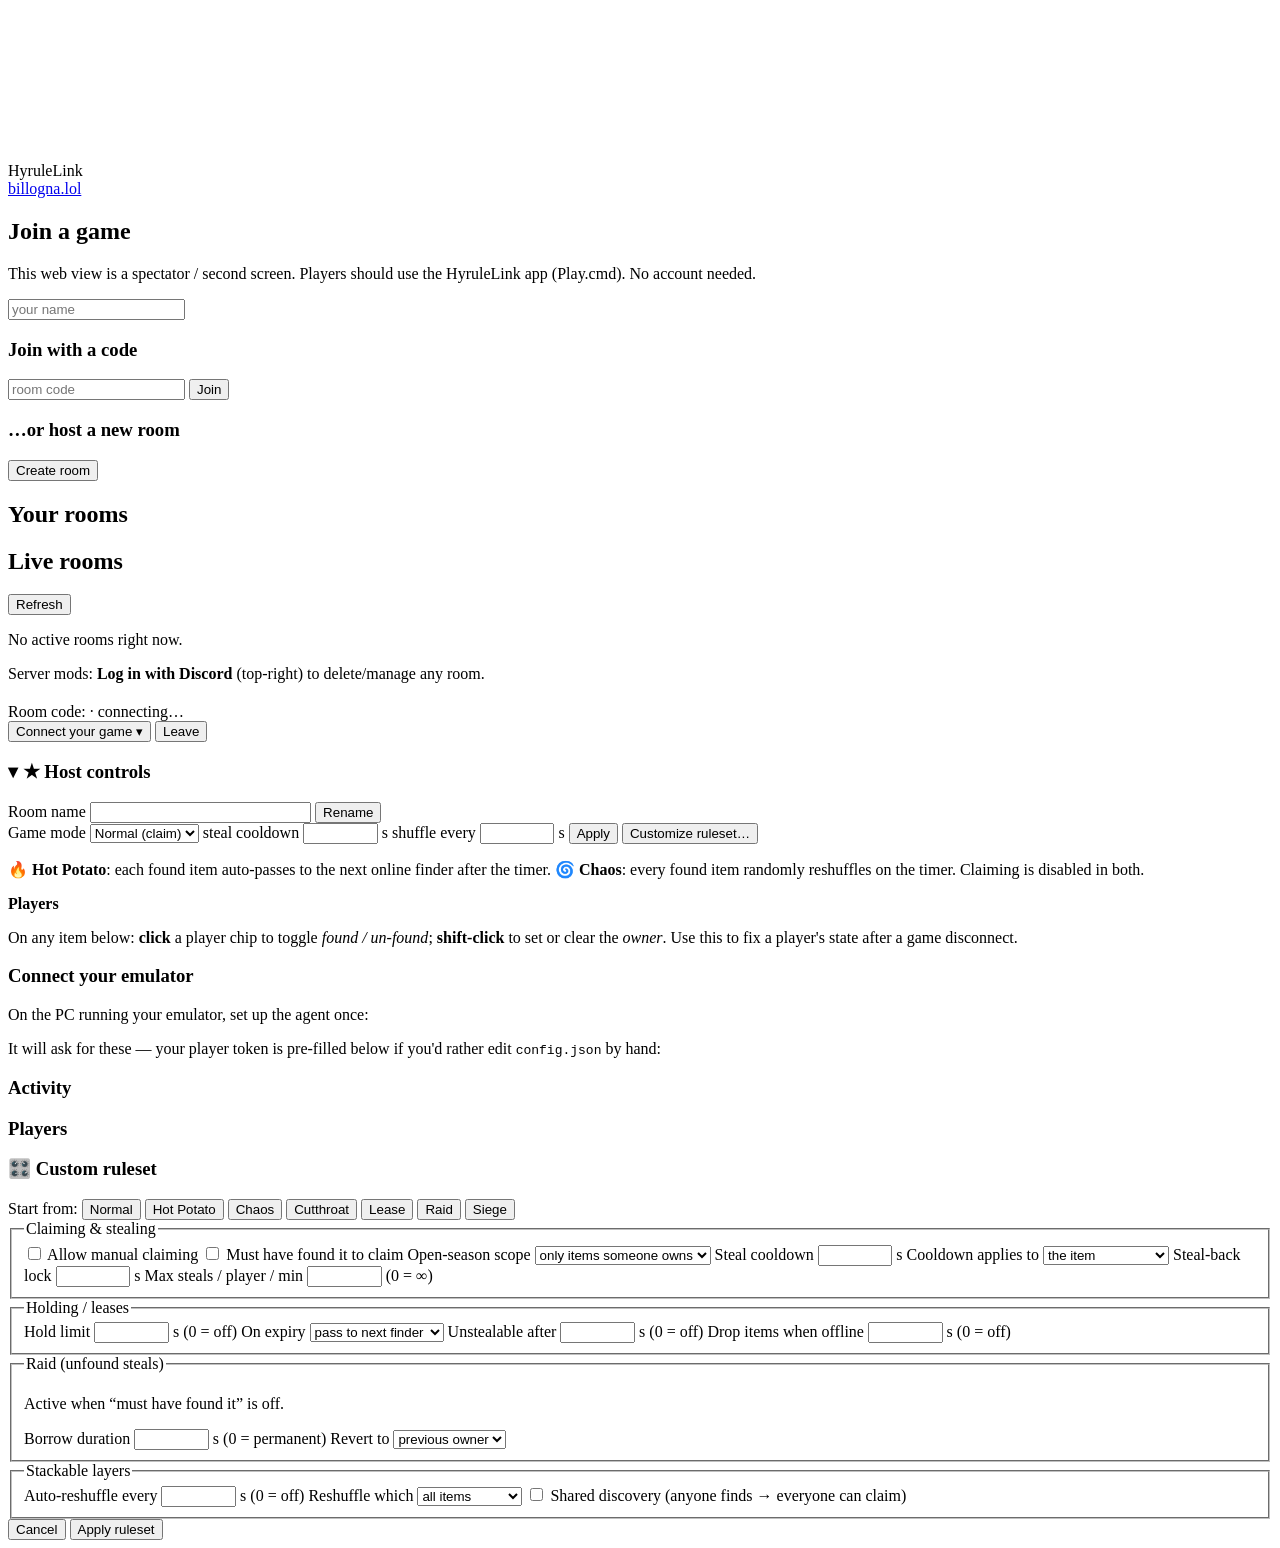
==== web/index.html @ 6647b367 "feat(app+web): Custom mode UI — ruleset editor - "🎛️ Custom…" mode opens a ruleset editor: presets (" ====
<!DOCTYPE html>
<html lang="en">
<head>
  <meta charset="utf-8" />
  <meta name="viewport" content="width=device-width, initial-scale=1" />
  <title>HyruleLink — shared-inventory co-op for ALTTPR</title>
  <link rel="preconnect" href="https://fonts.googleapis.com" />
  <link rel="preconnect" href="https://fonts.gstatic.com" crossorigin />
  <link rel="stylesheet"
        href="https://fonts.googleapis.com/css2?family=Unbounded:wght@400;700;900&family=DM+Mono:wght@400;500&display=swap" />
  <link rel="stylesheet" href="/static/style.css" />
</head>
<body>
  <!-- Aurora background (matches billogna.lol): drifting blobs + pixel field + noise -->
  <div class="background-animation" aria-hidden="true">
    <div class="floating-gradient gradient-1"></div>
    <div class="floating-gradient gradient-2"></div>
    <div class="floating-gradient gradient-3"></div>
  </div>
  <canvas id="nexus-pixels" aria-hidden="true"></canvas>
  <div class="noise" aria-hidden="true"></div>

  <header class="site-header">
    <nav class="site-nav">
      <span class="site-logo">HyruleLink</span>
      <div class="site-links">
        <span id="whoami" class="muted"></span>
        <span id="auth" class="auth"></span>
        <a href="https://billogna.lol">billogna.lol</a>
      </div>
    </nav>
  </header>

  <main class="page">
    <!-- Entry (no login — just a name + room code) -->
    <section id="entry" class="card hidden">
      <h2>Join a game</h2>
      <p class="muted">This web view is a spectator / second screen. Players should
        use the HyruleLink app (Play.cmd). No account needed.</p>
      <input id="entry-name" placeholder="your name" />
      <div class="lobby-grid">
        <div>
          <h3>Join with a code</h3>
          <input id="entry-code" placeholder="room code" />
          <button id="btn-join">Join</button>
        </div>
        <div>
          <h3>…or host a new room</h3>
          <button id="btn-create">Create room</button>
        </div>
      </div>
      <p id="entry-err" class="err"></p>
    </section>

    <!-- Your rooms (logged-in Discord user) -->
    <section id="my-rooms" class="card hidden">
      <div class="room-head"><h2>Your rooms</h2></div>
      <ul id="my-rooms-list" class="rooms-list"></ul>
    </section>

    <!-- Live rooms (public) -->
    <section id="rooms" class="card hidden">
      <div class="room-head">
        <h2>Live rooms</h2>
        <button id="rooms-refresh" class="ghost small">Refresh</button>
      </div>
      <ul id="rooms-list" class="rooms-list"></ul>
      <p id="rooms-empty" class="muted hidden">No active rooms right now.</p>
      <p id="admin-hint" class="muted hidden">Server mods: <strong>Log in with Discord</strong>
        (top-right) to delete/manage any room.</p>
    </section>

    <!-- Room -->
    <section id="room" class="hidden">
      <div class="room-head card">
        <div>
          <h2 id="room-title"></h2>
          <div class="muted"><span id="room-code-wrap">Room code: <strong id="room-code"></strong> ·
            </span><span id="ws-status" class="pill">connecting…</span></div>
        </div>
        <div class="room-actions">
          <button id="btn-connect-game" class="ghost small">Connect your game ▾</button>
          <button id="btn-leave" class="ghost small">Leave</button>
        </div>
      </div>

      <div id="mode-banner" class="card mode-banner hidden"></div>

      <div id="admin" class="card admin hidden">
        <h3 id="admin-toggle" class="collapser">▾ ★ Host controls</h3>
        <div id="admin-body">
        <div class="admin-row">
          <label>Room name
            <input id="admin-name" type="text" maxlength="60" style="width:16em" />
          </label>
          <button id="admin-name-apply" class="small">Rename</button>
        </div>
        <div class="admin-row">
          <label>Game mode
            <select id="admin-mode">
              <option value="normal">Normal (claim)</option>
              <option value="hot_potato">🔥 Hot Potato</option>
              <option value="chaos">🌀 Chaos</option>
              <option value="custom">🎛️ Custom…</option>
            </select>
          </label>
          <label id="admin-cooldown-wrap">steal cooldown
            <input id="admin-cooldown" type="number" min="0" step="1" style="width:5em" /> s
          </label>
          <label id="admin-shuffle-wrap" class="hidden">shuffle every
            <input id="admin-shuffle" type="number" min="5" step="5" style="width:5em" /> s
          </label>
          <button id="admin-mode-apply" class="small">Apply</button>
          <button id="admin-custom-open" class="small hidden">Customize ruleset…</button>
        </div>
        <p class="muted">🔥 <strong>Hot Potato</strong>: each found item auto-passes to the next
          online finder after the timer. 🌀 <strong>Chaos</strong>: every found item randomly
          reshuffles on the timer. Claiming is disabled in both.</p>
        <div class="admin-players">
          <strong>Players</strong>
          <ul id="admin-player-list"></ul>
        </div>
        <p class="muted">On any item below: <strong>click</strong> a player chip to toggle
          <em>found / un-found</em>; <strong>shift-click</strong> to set or clear the
          <em>owner</em>. Use this to fix a player's state after a game disconnect.</p>
        </div>
      </div>

      <div id="agent-help" class="card hidden">
        <h3>Connect your emulator</h3>
        <p class="muted">On the PC running your emulator, set up the agent once:</p>
        <pre id="agent-cmd"></pre>
        <p class="muted">It will ask for these — your player token is pre-filled below if you'd rather edit <code>config.json</code> by hand:</p>
        <pre id="agent-cfg"></pre>
      </div>

      <div class="room-body">
        <div id="grid" class="grid"></div>
        <aside class="card log-card">
          <h3>Activity</h3>
          <ul id="log"></ul>
          <div class="players">
            <h3>Players</h3>
            <ul id="players"></ul>
          </div>
        </aside>
      </div>
    </section>
  </main>

  <!-- Custom ruleset editor (host-only) -->
  <div id="rules-modal" class="modal-backdrop hidden">
    <div class="modal card">
      <h3>🎛️ Custom ruleset</h3>
      <div class="rules-presets">
        <span class="muted">Start from:</span>
        <button class="small ghost" data-preset="normal">Normal</button>
        <button class="small ghost" data-preset="hot_potato">Hot Potato</button>
        <button class="small ghost" data-preset="chaos">Chaos</button>
        <button class="small ghost" data-preset="cutthroat">Cutthroat</button>
        <button class="small ghost" data-preset="lease">Lease</button>
        <button class="small ghost" data-preset="raid">Raid</button>
        <button class="small ghost" data-preset="siege">Siege</button>
      </div>
      <div id="rules-summary" class="rules-summary"></div>

      <div class="rules-grid">
        <fieldset>
          <legend>Claiming &amp; stealing</legend>
          <label class="rules-check"><input type="checkbox" id="r-claiming"> Allow manual claiming</label>
          <label class="rules-check"><input type="checkbox" id="r-found"> Must have found it to claim</label>
          <label id="r-openseason-wrap">Open-season scope
            <select id="r-openseason"><option value="owned">only items someone owns</option><option value="any">anything</option></select>
          </label>
          <label>Steal cooldown <input type="number" id="r-cd" min="0" step="1" style="width:5em"> s</label>
          <label>Cooldown applies to
            <select id="r-cdscope"><option value="item">the item</option><option value="thief">the thief</option><option value="victim">the victim (shield)</option><option value="none">nobody (off)</option></select>
          </label>
          <label>Steal-back lock <input type="number" id="r-sbl" min="0" step="1" style="width:5em"> s</label>
          <label>Max steals / player / min <input type="number" id="r-budget" min="0" step="1" style="width:5em"> <span class="muted">(0 = ∞)</span></label>
        </fieldset>

        <fieldset>
          <legend>Holding / leases</legend>
          <label>Hold limit <input type="number" id="r-hold" min="0" step="5" style="width:5em"> s <span class="muted">(0 = off)</span></label>
          <label id="r-holdexp-wrap">On expiry
            <select id="r-holdexp"><option value="next_finder">pass to next finder</option><option value="release">release to pool</option><option value="return_finder">return to first finder</option></select>
          </label>
          <label>Unstealable after <input type="number" id="r-tenure" min="0" step="5" style="width:5em"> s <span class="muted">(0 = off)</span></label>
          <label>Drop items when offline <input type="number" id="r-idle" min="0" step="5" style="width:5em"> s <span class="muted">(0 = off)</span></label>
        </fieldset>

        <fieldset id="r-raid-wrap">
          <legend>Raid (unfound steals)</legend>
          <p class="muted">Active when “must have found it” is off.</p>
          <label>Borrow duration <input type="number" id="r-borrow" min="0" step="5" style="width:5em"> s <span class="muted">(0 = permanent)</span></label>
          <label id="r-borrowrev-wrap">Revert to
            <select id="r-borrowrev"><option value="prev_owner">previous owner</option><option value="pool">the pool</option></select>
          </label>
        </fieldset>

        <fieldset>
          <legend>Stackable layers</legend>
          <label>Auto-reshuffle every <input type="number" id="r-shuffle" min="0" step="5" style="width:5em"> s <span class="muted">(0 = off)</span></label>
          <label id="r-shufscope-wrap">Reshuffle which
            <select id="r-shufscope"><option value="all">all items</option><option value="unowned">only unowned</option><option value="idle">only idle</option></select>
          </label>
          <label class="rules-check"><input type="checkbox" id="r-shared"> Shared discovery (anyone finds → everyone can claim)</label>
        </fieldset>
      </div>

      <div class="rules-actions">
        <button id="rules-cancel" class="ghost">Cancel</button>
        <button id="rules-apply" class="primary">Apply ruleset</button>
      </div>
    </div>
  </div>

  <script src="/static/app.js"></script>
  <script src="/static/nexus-bg.js"></script>
  <script src="/static/pixel-canvas.js"></script>
  <script src="/static/pixel-hover.js"></script>
</body>
</html>
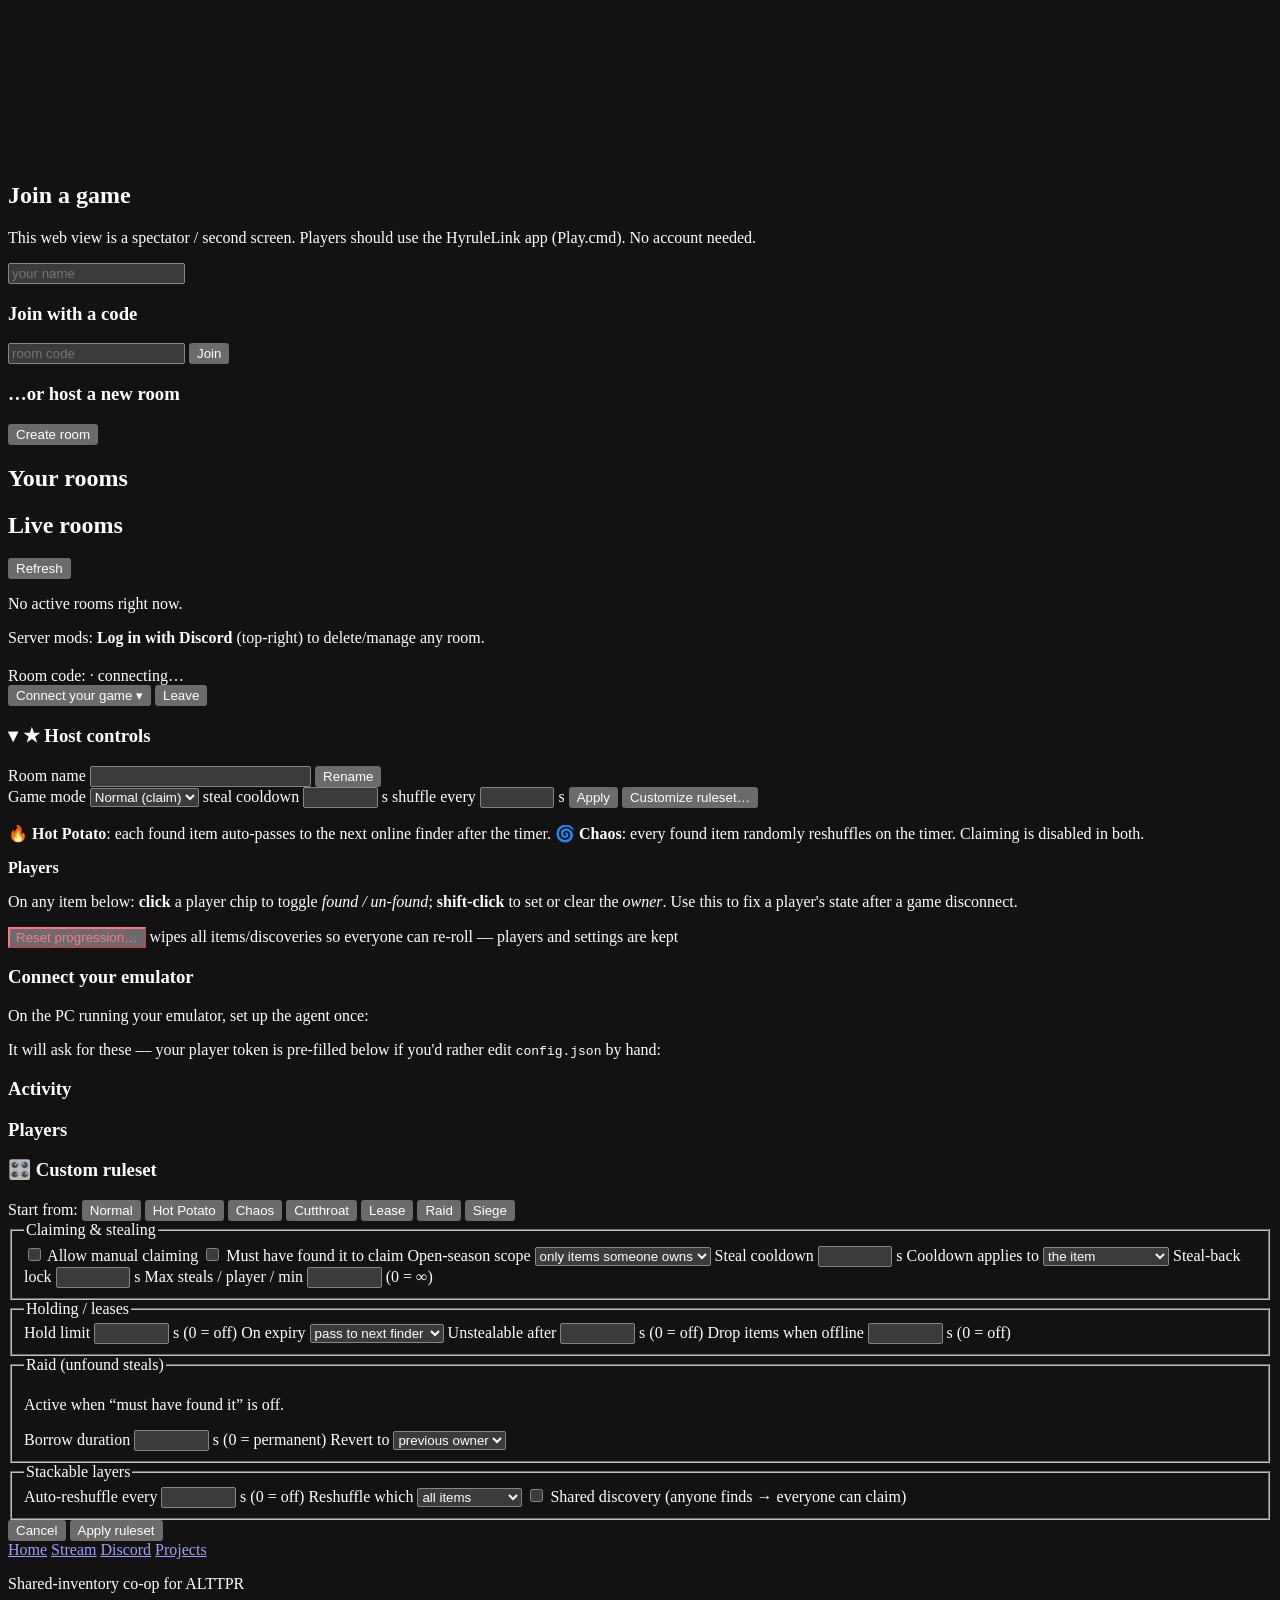
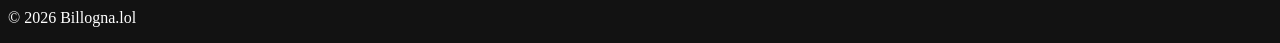
==== commit 4e5e7db4: "feat: seed workshop, host room reset, BillognaBot HUD hand-off - Seed dialog: sprite picker with pre" ====
--- a/web/index.html
+++ b/web/index.html
@@ -6,8 +6,19 @@
   <title>HyruleLink — shared-inventory co-op for ALTTPR</title>
   <link rel="preconnect" href="https://fonts.googleapis.com" />
   <link rel="preconnect" href="https://fonts.gstatic.com" crossorigin />
+  <meta name="theme-color" content="#05060c" />
+  <meta name="color-scheme" content="dark" />
+  <link rel="icon" type="image/png" href="https://www.billogna.lol/img/AngryFace.png" />
   <link rel="stylesheet"
-        href="https://fonts.googleapis.com/css2?family=Unbounded:wght@400;700;900&family=DM+Mono:wght@400;500&display=swap" />
+        href="https://fonts.googleapis.com/css2?family=Orbitron:wght@400;700;900&family=Inter:wght@400;600;700;800&family=Unbounded:wght@400;700;900&family=DM+Mono:wght@400;500&display=swap" />
+  <!-- Shared billogna.lol chrome: the header, command palette and footer now come
+       from the same stylesheets as www, so this page stops drifting from the rest
+       of the site. /shared/ is aliased to the www asset dir in nginx.
+       style.css loads last and still owns everything below the header. -->
+  <link rel="stylesheet" href="/shared/css/base.css?v=20260729" />
+  <link rel="stylesheet" href="/shared/css/site-extras.css?v=20260729" />
+  <link id="themeCss" rel="stylesheet" href="/shared/css/themes/aurora.css?v=20260729" />
+  <script>document.documentElement.dataset.theme = 'aurora';</script>
   <link rel="stylesheet" href="/static/style.css" />
 </head>
 <body>
@@ -20,16 +31,24 @@
   <canvas id="nexus-pixels" aria-hidden="true"></canvas>
   <div class="noise" aria-hidden="true"></div>
 
+  <!-- Header — the canonical nav is rendered by /shared/js/site-nav.js, same as
+       every other billogna.lol page. -->
   <header class="site-header">
-    <nav class="site-nav">
-      <span class="site-logo">HyruleLink</span>
-      <div class="site-links">
-        <span id="whoami" class="muted"></span>
-        <span id="auth" class="auth"></span>
-        <a href="https://billogna.lol">billogna.lol</a>
-      </div>
-    </nav>
+    <noscript>
+      <nav class="site-nav" aria-label="Primary">
+        <a href="https://www.billogna.lol/" class="site-logo">BILLOGNA.LOL</a>
+        <div class="site-links"><a href="https://www.billogna.lol/">Home</a></div>
+      </nav>
+    </noscript>
   </header>
+
+  <!-- Auth controls live outside the header because site-nav.js owns the
+       header's markup; the script at the bottom moves them into the rendered
+       nav once it exists. app.js still finds them by id either way. -->
+  <div id="hl-auth-slot" hidden>
+    <span id="whoami" class="muted"></span>
+    <span id="auth" class="auth"></span>
+  </div>
 
   <main class="page">
     <!-- Entry (no login — just a name + room code) -->
@@ -123,6 +142,12 @@
         <p class="muted">On any item below: <strong>click</strong> a player chip to toggle
           <em>found / un-found</em>; <strong>shift-click</strong> to set or clear the
           <em>owner</em>. Use this to fix a player's state after a game disconnect.</p>
+        <div class="admin-row">
+          <button id="admin-reset" class="small"
+                  style="border-color:#ff7585;color:#ff7585">Reset progression…</button>
+          <span class="muted">wipes all items/discoveries so everyone can re-roll —
+            players and settings are kept</span>
+        </div>
         </div>
       </div>
 
@@ -216,9 +241,48 @@
     </div>
   </div>
 
+  <footer class="site-footer">
+    <div class="footer-inner">
+      <nav class="footer-links" aria-label="Footer">
+        <a href="https://www.billogna.lol/">Home</a>
+        <a href="https://www.billogna.lol/#streams">Stream</a>
+        <a href="https://discord.billogna.lol">Discord</a>
+        <a href="https://www.billogna.lol/github.html">Projects</a>
+      </nav>
+      <p class="footer-note" data-scramble>Shared-inventory co-op for ALTTPR</p>
+      <p class="footer-legal">&copy; <span data-year>2026</span> Billogna.lol</p>
+    </div>
+  </footer>
+
+  <script src="/static/claim-policy.js"></script>
   <script src="/static/app.js"></script>
-  <script src="/static/nexus-bg.js"></script>
-  <script src="/static/pixel-canvas.js"></script>
-  <script src="/static/pixel-hover.js"></script>
+
+  <!-- Shared chrome. nexus-bg / pixel-canvas / pixel-hover now come from /shared/
+       instead of the copies in /static/ — pixel-canvas.js registers a custom
+       element, and loading both copies would throw on the second define(). -->
+  <script src="/shared/js/nexus-bg.js?v=20260729"></script>
+  <script src="/shared/js/perf-guards.js?v=20260729"></script>
+  <script src="/shared/js/site-nav.js?v=20260729"></script>
+  <script src="/shared/js/portal-nav.js?v=20260729"></script>
+  <script src="/shared/js/hud-header.js?v=20260729"></script>
+  <script src="/shared/js/aurora-fx.js?v=20260729"></script>
+  <script src="/shared/js/theme-boot.js?v=20260729"></script>
+  <script src="/shared/js/pixel-canvas.js?v=20260628"></script>
+  <script src="/shared/js/pixel-hover.js?v=20260729"></script>
+  <script>
+    // Slot the Discord auth controls into the shared nav (after hud-header.js
+    // has added its ⌘K chip, so we can sit just before it).
+    (function moveAuthIntoNav() {
+      var nav = document.querySelector('.site-nav');
+      var slot = document.getElementById('hl-auth-slot');
+      if (!nav || !slot) return;
+      slot.hidden = false;
+      slot.className = 'hl-auth';
+      nav.insertBefore(slot, nav.querySelector('.cmdk-trigger') || nav.querySelector('.nav-toggle'));
+    })();
+    document.querySelectorAll('[data-year]').forEach(function (el) {
+      el.textContent = new Date().getFullYear();
+    });
+  </script>
 </body>
 </html>
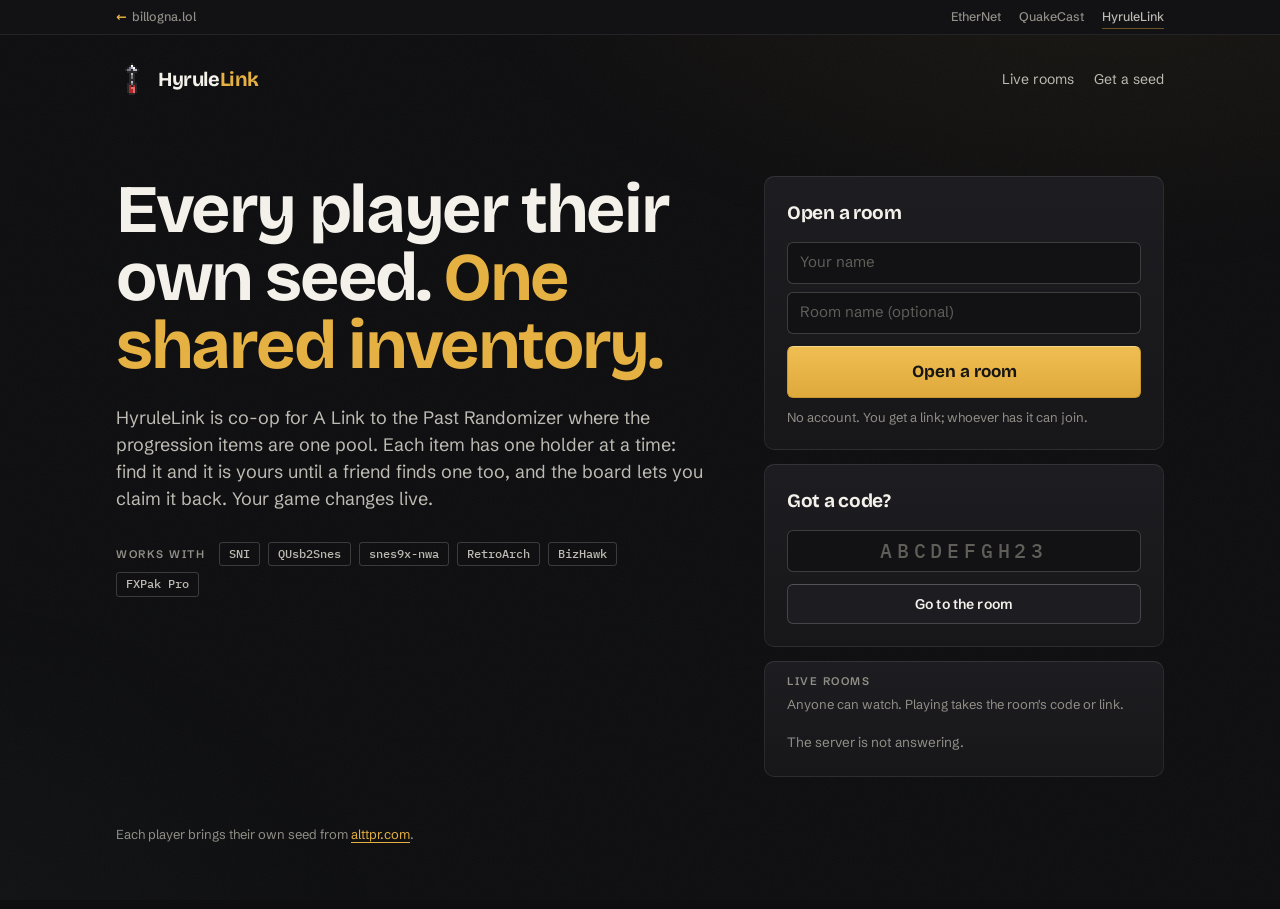
==== commit 52bb7f08: "feat(browser): home and operator pages, retire the aurora UI Front door (web/index.html + web/js/hom" ====
--- a/web/index.html
+++ b/web/index.html
@@ -1,288 +1,78 @@
-<!DOCTYPE html>
+<!doctype html>
 <html lang="en">
 <head>
-  <meta charset="utf-8" />
-  <meta name="viewport" content="width=device-width, initial-scale=1" />
-  <title>HyruleLink — shared-inventory co-op for ALTTPR</title>
-  <link rel="preconnect" href="https://fonts.googleapis.com" />
-  <link rel="preconnect" href="https://fonts.gstatic.com" crossorigin />
-  <meta name="theme-color" content="#05060c" />
-  <meta name="color-scheme" content="dark" />
-  <link rel="icon" type="image/png" href="https://www.billogna.lol/img/AngryFace.png" />
-  <link rel="stylesheet"
-        href="https://fonts.googleapis.com/css2?family=Orbitron:wght@400;700;900&family=Inter:wght@400;600;700;800&family=Unbounded:wght@400;700;900&family=DM+Mono:wght@400;500&display=swap" />
-  <!-- Shared billogna.lol chrome: the header, command palette and footer now come
-       from the same stylesheets as www, so this page stops drifting from the rest
-       of the site. /shared/ is aliased to the www asset dir in nginx.
-       style.css loads last and still owns everything below the header. -->
-  <link rel="stylesheet" href="/shared/css/base.css?v=20260729" />
-  <link rel="stylesheet" href="/shared/css/site-extras.css?v=20260729" />
-  <link id="themeCss" rel="stylesheet" href="/shared/css/themes/aurora.css?v=20260729" />
-  <script>document.documentElement.dataset.theme = 'aurora';</script>
-  <link rel="stylesheet" href="/static/style.css" />
+<meta charset="utf-8">
+<meta name="viewport" content="width=device-width, initial-scale=1">
+<meta name="description" content="Co-op for A Link to the Past Randomizer: every player their own seed, one shared inventory.">
+<title>HyruleLink - shared-inventory co-op for ALTTPR</title>
+<!-- first, before anything is drawn: an invite (?room=) or a watch link
+     (?watch=) that landed here goes straight on to room.html -->
+<script src="js/home.js"></script>
+<link rel="icon" href="img/mark.svg" type="image/svg+xml">
+<link rel="stylesheet" href="css/hyrulelink.css">
 </head>
 <body>
-  <!-- Aurora background (matches billogna.lol): drifting blobs + pixel field + noise -->
-  <div class="background-animation" aria-hidden="true">
-    <div class="floating-gradient gradient-1"></div>
-    <div class="floating-gradient gradient-2"></div>
-    <div class="floating-gradient gradient-3"></div>
-  </div>
-  <canvas id="nexus-pixels" aria-hidden="true"></canvas>
-  <div class="noise" aria-hidden="true"></div>
+<nav class="sitebar" aria-label="billogna.lol"><div class="sb-in">
+  <a class="sb-home" href="https://www.billogna.lol/"><b aria-hidden="true">&larr;</b>billogna.lol</a>
+  <span class="sb-sibs"><a href="https://www.billogna.lol/ethernet/">EtherNet</a><a href="https://www.billogna.lol/connect/">QuakeCast</a><a href="./" aria-current="page">HyruleLink</a></span>
+</div></nav>
+<div class="home">
 
-  <!-- Header — the canonical nav is rendered by /shared/js/site-nav.js, same as
-       every other billogna.lol page. -->
-  <header class="site-header">
-    <noscript>
-      <nav class="site-nav" aria-label="Primary">
-        <a href="https://www.billogna.lol/" class="site-logo">BILLOGNA.LOL</a>
-        <div class="site-links"><a href="https://www.billogna.lol/">Home</a></div>
-      </nav>
-    </noscript>
+  <header class="home-top">
+    <a class="brand" href="./">
+      <img src="img/hookshot.svg" width="32" height="32" alt="">
+      <span class="word">Hyrule<b>Link</b></span>
+    </a>
+    <nav><a href="#live">Live rooms</a><a href="https://alttpr.com/" target="_blank" rel="noopener">Get a seed</a></nav>
   </header>
 
-  <!-- Auth controls live outside the header because site-nav.js owns the
-       header's markup; the script at the bottom moves them into the rendered
-       nav once it exists. app.js still finds them by id either way. -->
-  <div id="hl-auth-slot" hidden>
-    <span id="whoami" class="muted"></span>
-    <span id="auth" class="auth"></span>
-  </div>
+  <div class="home-grid">
+    <div>
+      <h1>Every player their own seed. <em>One shared inventory.</em></h1>
+      <p class="lede">HyruleLink is co-op for A Link to the Past Randomizer where the progression items are one pool. Each item has one holder at a time: find it and it is yours until a friend finds one too, and the board lets you claim it back. Your game changes live.</p>
+      <div class="works">
+        <span class="label">Works with</span>
+        <span class="tag">SNI</span><span class="tag">QUsb2Snes</span><span class="tag">snes9x-nwa</span><span class="tag">RetroArch</span><span class="tag">BizHawk</span><span class="tag">FXPak Pro</span>
+      </div>
+    </div>
 
-  <main class="page">
-    <!-- Entry (no login — just a name + room code) -->
-    <section id="entry" class="card hidden">
-      <h2>Join a game</h2>
-      <p class="muted">This web view is a spectator / second screen. Players should
-        use the HyruleLink app (Play.cmd). No account needed.</p>
-      <input id="entry-name" placeholder="your name" />
-      <div class="lobby-grid">
-        <div>
-          <h3>Join with a code</h3>
-          <input id="entry-code" placeholder="room code" />
-          <button id="btn-join">Join</button>
-        </div>
-        <div>
-          <h3>…or host a new room</h3>
-          <button id="btn-create">Create room</button>
-        </div>
-      </div>
-      <p id="entry-err" class="err"></p>
-    </section>
+    <div>
+      <noscript><p class="err">This page needs JavaScript.</p></noscript>
 
-    <!-- Your rooms (logged-in Discord user) -->
-    <section id="my-rooms" class="card hidden">
-      <div class="room-head"><h2>Your rooms</h2></div>
-      <ul id="my-rooms-list" class="rooms-list"></ul>
-    </section>
+      <form class="panel door" id="formCreate" autocomplete="off">
+        <h2>Open a room</h2>
+        <input class="field" id="createName" maxlength="20" placeholder="Your name" aria-label="Your name" required>
+        <div class="row"><input class="field" id="createTitle" maxlength="60" placeholder="Room name (optional)" aria-label="Room name"></div>
+        <button class="btn primary big" id="createBtn" type="submit">Open a room</button>
+        <p class="hint">No account. You get a link; whoever has it can join.</p>
+        <p class="err" id="createErr" role="alert" hidden></p>
+      </form>
 
-    <!-- Live rooms (public) -->
-    <section id="rooms" class="card hidden">
-      <div class="room-head">
-        <h2>Live rooms</h2>
-        <button id="rooms-refresh" class="ghost small">Refresh</button>
-      </div>
-      <ul id="rooms-list" class="rooms-list"></ul>
-      <p id="rooms-empty" class="muted hidden">No active rooms right now.</p>
-      <p id="admin-hint" class="muted hidden">Server mods: <strong>Log in with Discord</strong>
-        (top-right) to delete/manage any room.</p>
-    </section>
+      <form class="panel door" id="formJoin" autocomplete="off">
+        <h2>Got a code?</h2>
+        <input class="field code" id="joinCode" maxlength="10" placeholder="ABCDEFGH23" aria-label="Room code" spellcheck="false" autocapitalize="characters" required>
+        <button class="btn" type="submit">Go to the room</button>
+        <p class="err" id="joinErr" role="alert" hidden></p>
+      </form>
 
-    <!-- Room -->
-    <section id="room" class="hidden">
-      <div class="room-head card">
-        <div>
-          <h2 id="room-title"></h2>
-          <div class="muted"><span id="room-code-wrap">Room code: <strong id="room-code"></strong> ·
-            </span><span id="ws-status" class="pill">connecting…</span></div>
-        </div>
-        <div class="room-actions">
-          <button id="btn-connect-game" class="ghost small">Connect your game ▾</button>
-          <button id="btn-leave" class="ghost small">Leave</button>
-        </div>
+      <div class="panel recent" id="recent" hidden>
+        <p class="label">Your rooms on this browser</p>
+        <p class="recent-note">Closed the tab? Your way back in is here. A room nobody uses for 14 days is removed.</p>
+        <div id="recentList"></div>
       </div>
 
-      <div id="mode-banner" class="card mode-banner hidden"></div>
-
-      <div id="admin" class="card admin hidden">
-        <h3 id="admin-toggle" class="collapser">▾ ★ Host controls</h3>
-        <div id="admin-body">
-        <div class="admin-row">
-          <label>Room name
-            <input id="admin-name" type="text" maxlength="60" style="width:16em" />
-          </label>
-          <button id="admin-name-apply" class="small">Rename</button>
-        </div>
-        <div class="admin-row">
-          <label>Game mode
-            <select id="admin-mode">
-              <option value="normal">Normal (claim)</option>
-              <option value="hot_potato">🔥 Hot Potato</option>
-              <option value="chaos">🌀 Chaos</option>
-              <option value="custom">🎛️ Custom…</option>
-            </select>
-          </label>
-          <label id="admin-cooldown-wrap">steal cooldown
-            <input id="admin-cooldown" type="number" min="0" step="1" style="width:5em" /> s
-          </label>
-          <label id="admin-shuffle-wrap" class="hidden">shuffle every
-            <input id="admin-shuffle" type="number" min="5" step="5" style="width:5em" /> s
-          </label>
-          <button id="admin-mode-apply" class="small">Apply</button>
-          <button id="admin-custom-open" class="small hidden">Customize ruleset…</button>
-        </div>
-        <p class="muted">🔥 <strong>Hot Potato</strong>: each found item auto-passes to the next
-          online finder after the timer. 🌀 <strong>Chaos</strong>: every found item randomly
-          reshuffles on the timer. Claiming is disabled in both.</p>
-        <div class="admin-players">
-          <strong>Players</strong>
-          <ul id="admin-player-list"></ul>
-        </div>
-        <p class="muted">On any item below: <strong>click</strong> a player chip to toggle
-          <em>found / un-found</em>; <strong>shift-click</strong> to set or clear the
-          <em>owner</em>. Use this to fix a player's state after a game disconnect.</p>
-        <div class="admin-row">
-          <button id="admin-reset" class="small"
-                  style="border-color:#ff7585;color:#ff7585">Reset progression…</button>
-          <span class="muted">wipes all items/discoveries so everyone can re-roll —
-            players and settings are kept</span>
-        </div>
-        </div>
-      </div>
-
-      <div id="agent-help" class="card hidden">
-        <h3>Connect your emulator</h3>
-        <p class="muted">On the PC running your emulator, set up the agent once:</p>
-        <pre id="agent-cmd"></pre>
-        <p class="muted">It will ask for these — your player token is pre-filled below if you'd rather edit <code>config.json</code> by hand:</p>
-        <pre id="agent-cfg"></pre>
-      </div>
-
-      <div class="room-body">
-        <div id="grid" class="grid"></div>
-        <aside class="card log-card">
-          <h3>Activity</h3>
-          <ul id="log"></ul>
-          <div class="players">
-            <h3>Players</h3>
-            <ul id="players"></ul>
-          </div>
-        </aside>
-      </div>
-    </section>
-  </main>
-
-  <!-- Custom ruleset editor (host-only) -->
-  <div id="rules-modal" class="modal-backdrop hidden">
-    <div class="modal card">
-      <h3>🎛️ Custom ruleset</h3>
-      <div class="rules-presets">
-        <span class="muted">Start from:</span>
-        <button class="small ghost" data-preset="normal">Normal</button>
-        <button class="small ghost" data-preset="hot_potato">Hot Potato</button>
-        <button class="small ghost" data-preset="chaos">Chaos</button>
-        <button class="small ghost" data-preset="cutthroat">Cutthroat</button>
-        <button class="small ghost" data-preset="lease">Lease</button>
-        <button class="small ghost" data-preset="raid">Raid</button>
-        <button class="small ghost" data-preset="siege">Siege</button>
-      </div>
-      <div id="rules-summary" class="rules-summary"></div>
-
-      <div class="rules-grid">
-        <fieldset>
-          <legend>Claiming &amp; stealing</legend>
-          <label class="rules-check"><input type="checkbox" id="r-claiming"> Allow manual claiming</label>
-          <label class="rules-check"><input type="checkbox" id="r-found"> Must have found it to claim</label>
-          <label id="r-openseason-wrap">Open-season scope
-            <select id="r-openseason"><option value="owned">only items someone owns</option><option value="any">anything</option></select>
-          </label>
-          <label>Steal cooldown <input type="number" id="r-cd" min="0" step="1" style="width:5em"> s</label>
-          <label>Cooldown applies to
-            <select id="r-cdscope"><option value="item">the item</option><option value="thief">the thief</option><option value="victim">the victim (shield)</option><option value="none">nobody (off)</option></select>
-          </label>
-          <label>Steal-back lock <input type="number" id="r-sbl" min="0" step="1" style="width:5em"> s</label>
-          <label>Max steals / player / min <input type="number" id="r-budget" min="0" step="1" style="width:5em"> <span class="muted">(0 = ∞)</span></label>
-        </fieldset>
-
-        <fieldset>
-          <legend>Holding / leases</legend>
-          <label>Hold limit <input type="number" id="r-hold" min="0" step="5" style="width:5em"> s <span class="muted">(0 = off)</span></label>
-          <label id="r-holdexp-wrap">On expiry
-            <select id="r-holdexp"><option value="next_finder">pass to next finder</option><option value="release">release to pool</option><option value="return_finder">return to first finder</option></select>
-          </label>
-          <label>Unstealable after <input type="number" id="r-tenure" min="0" step="5" style="width:5em"> s <span class="muted">(0 = off)</span></label>
-          <label>Drop items when offline <input type="number" id="r-idle" min="0" step="5" style="width:5em"> s <span class="muted">(0 = off)</span></label>
-        </fieldset>
-
-        <fieldset id="r-raid-wrap">
-          <legend>Raid (unfound steals)</legend>
-          <p class="muted">Active when “must have found it” is off.</p>
-          <label>Borrow duration <input type="number" id="r-borrow" min="0" step="5" style="width:5em"> s <span class="muted">(0 = permanent)</span></label>
-          <label id="r-borrowrev-wrap">Revert to
-            <select id="r-borrowrev"><option value="prev_owner">previous owner</option><option value="pool">the pool</option></select>
-          </label>
-        </fieldset>
-
-        <fieldset>
-          <legend>Stackable layers</legend>
-          <label>Auto-reshuffle every <input type="number" id="r-shuffle" min="0" step="5" style="width:5em"> s <span class="muted">(0 = off)</span></label>
-          <label id="r-shufscope-wrap">Reshuffle which
-            <select id="r-shufscope"><option value="all">all items</option><option value="unowned">only unowned</option><option value="idle">only idle</option></select>
-          </label>
-          <label class="rules-check"><input type="checkbox" id="r-shared"> Shared discovery (anyone finds → everyone can claim)</label>
-        </fieldset>
-      </div>
-
-      <div class="rules-actions">
-        <button id="rules-cancel" class="ghost">Cancel</button>
-        <button id="rules-apply" class="primary">Apply ruleset</button>
+      <div class="panel recent" id="live">
+        <p class="label">Live rooms</p>
+        <p class="recent-note">Anyone can watch. Playing takes the room's code or link.</p>
+        <div id="liveList"></div>
+        <p class="empty" id="liveEmpty" hidden></p>
       </div>
     </div>
   </div>
 
-  <footer class="site-footer">
-    <div class="footer-inner">
-      <nav class="footer-links" aria-label="Footer">
-        <a href="https://www.billogna.lol/">Home</a>
-        <a href="https://www.billogna.lol/#streams">Stream</a>
-        <a href="https://discord.billogna.lol">Discord</a>
-        <a href="https://www.billogna.lol/github.html">Projects</a>
-      </nav>
-      <p class="footer-note" data-scramble>Shared-inventory co-op for ALTTPR</p>
-      <p class="footer-legal">&copy; <span data-year>2026</span> Billogna.lol</p>
-    </div>
+  <footer class="foot">
+    <span>Each player brings their own seed from <a href="https://alttpr.com/" target="_blank" rel="noopener">alttpr.com</a>.</span>
   </footer>
-
-  <script src="/static/claim-policy.js"></script>
-  <script src="/static/app.js"></script>
-
-  <!-- Shared chrome. nexus-bg / pixel-canvas / pixel-hover now come from /shared/
-       instead of the copies in /static/ — pixel-canvas.js registers a custom
-       element, and loading both copies would throw on the second define(). -->
-  <script src="/shared/js/nexus-bg.js?v=20260729"></script>
-  <script src="/shared/js/perf-guards.js?v=20260729"></script>
-  <script src="/shared/js/site-nav.js?v=20260729"></script>
-  <script src="/shared/js/portal-nav.js?v=20260729"></script>
-  <script src="/shared/js/hud-header.js?v=20260729"></script>
-  <script src="/shared/js/aurora-fx.js?v=20260729"></script>
-  <script src="/shared/js/theme-boot.js?v=20260729"></script>
-  <script src="/shared/js/pixel-canvas.js?v=20260628"></script>
-  <script src="/shared/js/pixel-hover.js?v=20260729"></script>
-  <script>
-    // Slot the Discord auth controls into the shared nav (after hud-header.js
-    // has added its ⌘K chip, so we can sit just before it).
-    (function moveAuthIntoNav() {
-      var nav = document.querySelector('.site-nav');
-      var slot = document.getElementById('hl-auth-slot');
-      if (!nav || !slot) return;
-      slot.hidden = false;
-      slot.className = 'hl-auth';
-      nav.insertBefore(slot, nav.querySelector('.cmdk-trigger') || nav.querySelector('.nav-toggle'));
-    })();
-    document.querySelectorAll('[data-year]').forEach(function (el) {
-      el.textContent = new Date().getFullYear();
-    });
-  </script>
+</div>
 </body>
 </html>
--- a/web/css/hyrulelink.css
+++ b/web/css/hyrulelink.css
@@ -0,0 +1,608 @@
+/* HyruleLink - graphite, one gold voice, one pale-blue voice.
+ *
+ * The same skin as EtherNet (F:/EtherNet/web/css/ethernet.css) and QuakeCast
+ * (F:/RaceConnect/web/css/site.css): neutral graphite, warm paper-white text,
+ * 1px hairlines, depth by tone instead of shadow. Bricolage Grotesque for
+ * anything that is a number or a name of something, Schibsted Grotesk for
+ * reading, IBM Plex Mono for codes and clocks, Press Start 2P ONLY where the
+ * text is literally what the game will draw (.strip). Item sprites are pixel
+ * art and are scaled like it.
+ *
+ * Two accents, each with one job:
+ *   gold   ownership and the primary action: what you hold, Claim, the host
+ *   link   anything that travels into a game: the game link lamp, in-game
+ *          lines (EtherNet's --ether, same values, renamed)
+ * Radius is a scale (3 / 6 / 10 / pill), never one number.
+ * Nothing animates at rest: this tab sits beside a game. Toasts fade in, and
+ * controls answer the pointer; prefers-reduced-motion switches off both.
+ * No backdrop-filter, no blobs, no font CDN: every url() here is relative.
+ */
+
+@font-face { font-family: "Bricolage Grotesque"; font-weight: 600 700; font-display: swap;
+  src: url(../fonts/BricolageGrotesque-600.woff2) format("woff2"); }
+@font-face { font-family: "Schibsted Grotesk"; font-weight: 400 700; font-display: swap;
+  src: url(../fonts/SchibstedGrotesk-400.woff2) format("woff2"); }
+@font-face { font-family: "IBM Plex Mono"; font-weight: 400; font-display: swap;
+  src: url(../fonts/IBMPlexMono-Regular.ttf) format("truetype"); }
+@font-face { font-family: "IBM Plex Mono"; font-weight: 500; font-display: swap;
+  src: url(../fonts/IBMPlexMono-Medium.ttf) format("truetype"); }
+@font-face { font-family: "Press Start 2P"; font-weight: 400; font-display: swap;
+  src: url(../fonts/PressStart2P-Regular.ttf) format("truetype"); }
+
+:root {
+  --bg: #0E0E10;
+  --well: #121215;
+  --surface: #17171A;
+  --raised: #1D1D21;
+  --lift: #26262B;
+
+  --hair: rgba(255, 255, 255, .075);
+  --hair-top: rgba(255, 255, 255, .12);
+  --hair-strong: rgba(255, 255, 255, .18);
+
+  --ink: #F3F1EA;
+  --ink2: #BDBBB3;
+  --mute: #918F87;
+  --faint: #5F5E59;
+
+  --gold: #E6B143;
+  --gold-hi: #F1C158;
+  --gold-lo: #C9962F;
+  --on-gold: #171512;
+  --gold-wash: rgba(230, 177, 67, .09);
+  --gold-line: rgba(230, 177, 67, .42);
+
+  --link: #9FD9E8;
+  --link-wash: rgba(159, 217, 232, .08);
+  --link-line: rgba(159, 217, 232, .38);
+
+  --ok: #6FCF97;
+  --bad: #E5928D;
+
+  --r-sm: 3px;
+  --r-md: 6px;
+  --r-lg: 10px;
+  --r-pill: 999px;
+
+  --display: "Bricolage Grotesque", "Schibsted Grotesk", "Segoe UI", sans-serif;
+  --body: "Schibsted Grotesk", "Segoe UI", system-ui, sans-serif;
+  --mono: "IBM Plex Mono", Consolas, monospace;
+  --pixel: "Press Start 2P", "IBM Plex Mono", monospace;
+
+  --gutter: 16px;
+  color-scheme: dark;
+}
+
+* { box-sizing: border-box; }
+html { -webkit-text-size-adjust: 100%; }
+body {
+  margin: 0; min-height: 100vh;
+  background: var(--bg);
+  color: var(--ink);
+  font: 400 15px/1.5 var(--body);
+  font-feature-settings: "ss01";
+}
+/* One warm light from the upper right, and film grain so the flats are not
+   dead. Both are fixed layers that never repaint. */
+body::before {
+  content: ""; position: fixed; inset: 0; pointer-events: none; z-index: 0;
+  background:
+    radial-gradient(1100px 620px at 86% -12%, rgba(230, 177, 67, .07), transparent 62%),
+    radial-gradient(900px 700px at -10% 110%, rgba(159, 217, 232, .035), transparent 60%);
+}
+body::after {
+  content: ""; position: fixed; inset: 0; pointer-events: none; z-index: 0; opacity: .035;
+  background-image: url("data:image/svg+xml,%3Csvg xmlns='http://www.w3.org/2000/svg' width='180' height='180'%3E%3Cfilter id='n'%3E%3CfeTurbulence type='fractalNoise' baseFrequency='.85' numOctaves='2' stitchTiles='stitch'/%3E%3C/filter%3E%3Crect width='180' height='180' filter='url(%23n)'/%3E%3C/svg%3E");
+}
+body > * { position: relative; z-index: 1; }
+
+a { color: var(--gold); text-decoration-thickness: 1px; text-underline-offset: 3px; }
+a:hover { color: var(--gold-hi); }
+h1, h2, h3 { font-family: var(--display); font-weight: 700; letter-spacing: -.015em; margin: 0; }
+p { margin: 0; }
+button, input, select, textarea { font: inherit; color: inherit; }
+/* KEEP. .btn sets display:inline-flex, which beats the browser's own [hidden]
+   rule; without !important a hidden button stays on screen. */
+[hidden] { display: none !important; }
+:focus-visible { outline: 2px solid var(--gold); outline-offset: 2px; border-radius: var(--r-sm); }
+
+.label {
+  font: 600 11px/1 var(--body); letter-spacing: .14em; text-transform: uppercase; color: var(--mute);
+}
+.mono { font-family: var(--mono); font-variant-numeric: tabular-nums; }
+.hint { font-size: 13px; color: var(--mute); }
+.err { font-size: 13.5px; color: var(--bad); }
+.empty { padding: 10px 0; font-size: 13.5px; color: var(--mute); }
+.row { display: flex; gap: 8px; align-items: center; min-width: 0; }
+
+/* ------------------------------------------------------------- controls */
+
+.btn {
+  display: inline-flex; align-items: center; justify-content: center; gap: 8px;
+  min-height: 40px; padding: 0 18px;
+  border: 1px solid var(--hair-strong); border-top-color: rgba(255, 255, 255, .24);
+  border-radius: var(--r-md);
+  background: var(--raised); color: var(--ink);
+  font: 600 14px/1 var(--body); letter-spacing: .01em;
+  cursor: pointer; user-select: none; white-space: nowrap;
+  transition: background .12s, border-color .12s, transform .06s;
+}
+a.btn { text-decoration: none; }
+a.btn:hover { color: var(--ink); }
+.btn:hover { background: var(--lift); }
+.btn:active { transform: translateY(1px); }
+.btn[disabled] { opacity: .45; cursor: default; transform: none; }
+.btn[disabled]:hover { background: var(--raised); }
+.btn.primary {
+  background: linear-gradient(180deg, #EFBE52, #DFA93C); color: var(--on-gold);
+  border-color: var(--gold-lo); border-top-color: #F6D687;
+}
+.btn.primary:hover { background: linear-gradient(180deg, #F5C75F, #E7B144); color: var(--on-gold); }
+.btn.big { min-height: 52px; padding: 0 28px; font: 700 17px/1 var(--display); letter-spacing: 0; }
+.btn.quiet { background: transparent; border-color: var(--hair); color: var(--ink2); }
+.btn.quiet:hover { background: var(--raised); color: var(--ink); }
+.btn.danger { color: var(--bad); }
+.btn.danger.armed { background: rgba(229, 146, 141, .14); border-color: rgba(229, 146, 141, .5); }
+.btn.small { min-height: 30px; padding: 0 11px; font-size: 12.5px; }
+.btn.on { border-color: var(--gold-line); background: var(--gold-wash); color: var(--gold-hi); }
+
+.field {
+  width: 100%; min-height: 42px; padding: 0 12px;
+  background: var(--well); border: 1px solid var(--hair-strong); border-radius: var(--r-md);
+  color: var(--ink);
+}
+.field::placeholder { color: var(--faint); }
+.field:focus { outline: none; border-color: var(--gold-line); box-shadow: 0 0 0 3px var(--gold-wash); }
+.field[disabled], .field[readonly] { color: var(--ink2); }
+select.field { appearance: none; -webkit-appearance: none; padding-right: 30px;
+  background-image: linear-gradient(45deg, transparent 50%, var(--mute) 50%), linear-gradient(135deg, var(--mute) 50%, transparent 50%);
+  background-position: calc(100% - 16px) 50%, calc(100% - 11px) 50%; background-size: 5px 5px; background-repeat: no-repeat; }
+select.field option { background: var(--surface); color: var(--ink); }
+.field.code { font: 500 20px/1 var(--mono); letter-spacing: .24em; text-transform: uppercase; text-align: center; }
+/* numbers with a unit after them: <input class="field num" type="number"><span class="unit">s</span> */
+.field.num { width: 6.5em; min-height: 34px; padding: 0 8px; font: 500 14px/1 var(--mono); text-align: right; }
+.unit { font-size: 13px; color: var(--mute); }
+
+.check { display: inline-flex; align-items: center; gap: 7px; font-size: 13px; color: var(--ink2); cursor: pointer; }
+.check input { accent-color: var(--gold); width: 15px; height: 15px; margin: 0; }
+
+/* on/off: <label class="switch"><input type="checkbox" role="switch"><span>On</span></label> */
+.switch { display: inline-flex; align-items: center; gap: 9px; font-size: 13.5px; color: var(--ink2); cursor: pointer; user-select: none; }
+.switch input {
+  appearance: none; -webkit-appearance: none; position: relative; flex: none; margin: 0;
+  width: 34px; height: 20px; border-radius: var(--r-pill);
+  background: var(--well); border: 1px solid var(--hair-strong); cursor: pointer;
+  transition: background .12s, border-color .12s;
+}
+.switch input::before {
+  content: ""; position: absolute; top: 2px; left: 2px; width: 14px; height: 14px; border-radius: 50%;
+  background: var(--mute); transition: transform .12s, background .12s;
+}
+.switch input:checked { background: var(--gold-wash); border-color: var(--gold-line); }
+.switch input:checked::before { transform: translateX(14px); background: var(--gold); }
+.switch input:focus-visible { outline: 2px solid var(--gold); outline-offset: 2px; border-radius: var(--r-pill); }
+.switch input:disabled { opacity: .45; cursor: default; }
+.switch input:checked + span { color: var(--ink); }
+
+.panel {
+  background: linear-gradient(180deg, var(--raised), var(--surface));
+  border: 1px solid var(--hair); border-top-color: var(--hair-top);
+  border-radius: var(--r-lg);
+}
+/* a titled panel: <section class="panel"><div class="panel-head"><h2>..</h2><span class="label">..</span></div><div class="panel-body">.. */
+.panel-head { display: flex; justify-content: space-between; align-items: baseline; gap: 12px;
+  padding: 13px 16px 10px; border-bottom: 1px solid var(--hair); }
+.panel-head h2 { font-size: 16px; min-width: 0; }
+.panel-body { padding: 8px 16px 14px; }
+
+.pill { display: inline-block; margin-left: 7px; padding: 2px 6px; border-radius: var(--r-sm); vertical-align: 1px;
+  font: 600 10px/1.2 var(--body); letter-spacing: .1em; text-transform: uppercase;
+  color: var(--mute); border: 1px solid var(--hair-strong); white-space: nowrap; }
+.pill.host { color: var(--gold); border-color: var(--gold-line); }
+.pill.link { color: var(--link); border-color: var(--link-line); }
+
+.icon-btn { width: 30px; height: 30px; display: grid; place-items: center; border-radius: var(--r-md);
+  background: transparent; border: 1px solid transparent; color: var(--mute); cursor: pointer; }
+.icon-btn:hover { color: var(--ink); border-color: var(--hair-strong); background: var(--raised); }
+.icon-btn svg { width: 15px; height: 15px; }
+
+.avatar { width: 16px; height: 16px; border-radius: 50%; object-fit: cover; vertical-align: -3px; margin-right: 5px; }
+
+/* -------------------------------------------------------- billogna bar */
+
+/* One quiet line above everything: the way back to billogna.lol, and across
+   to EtherNet and QuakeCast. The room page opens them in a new tab, so a
+   stray click mid-run never leaves the room. */
+.sitebar { background: var(--well); border-bottom: 1px solid var(--hair); }
+.sitebar .sb-in {
+  display: flex; align-items: center; justify-content: space-between; gap: 16px;
+  max-width: 1080px; margin: 0 auto; min-height: 34px; padding: 0 var(--gutter);
+  font: 500 12.5px/1 var(--body);
+}
+.room .sitebar .sb-in { max-width: none; }
+.sitebar a { color: var(--mute); text-decoration: none; padding: 6px 0; white-space: nowrap; }
+.sitebar a:hover, .sitebar a:focus-visible { color: var(--ink); }
+.sitebar .sb-home b { color: var(--gold); font-weight: 600; margin-right: 6px; }
+.sitebar .sb-sibs { display: flex; gap: 18px; }
+.sitebar .sb-sibs [aria-current="page"] { color: var(--ink2); box-shadow: inset 0 -1px var(--gold-line); }
+
+/* ---------------------------------------------------------------- brand */
+
+.brand { display: inline-flex; align-items: center; gap: 10px; text-decoration: none; color: var(--ink); flex: none; }
+.brand:hover { color: var(--ink); }
+/* the hookshot, pixel for pixel (tools/make_mark.py). 32 px is exactly 2x the
+   16 px box, so every pixel of it lands on whole screen pixels. */
+.brand img { width: 32px; height: 32px; flex: none; image-rendering: pixelated; }
+.brand .word { font: 700 20px/1 var(--display); letter-spacing: -.02em; }
+.brand .word b { color: var(--gold); font-weight: 700; }
+
+/* ------------------------------------------------------------ home page */
+
+.home { max-width: 1080px; margin: 0 auto; padding: 28px var(--gutter) 64px; }
+.home-top { display: flex; justify-content: space-between; align-items: center; gap: 16px; margin-bottom: 9vh; }
+.home-top nav a { color: var(--ink2); font-size: 14px; margin-left: 20px; text-decoration: none; }
+.home-top nav a:hover { color: var(--ink); }
+.home-grid { display: grid; grid-template-columns: minmax(0, 1.25fr) minmax(300px, 400px); gap: 56px; align-items: start; }
+.home h1 { font-size: clamp(38px, 5.6vw, 68px); line-height: 1; letter-spacing: -.035em; }
+.home h1 em { font-style: normal; color: var(--gold); }
+.lede { margin-top: 24px; max-width: 34em; font-size: 18px; color: var(--ink2); }
+.works { margin-top: 30px; display: flex; flex-wrap: wrap; gap: 6px 8px; align-items: center; }
+.works .label { margin-right: 6px; }
+.tag { padding: 4px 9px; border: 1px solid var(--hair-strong); border-radius: var(--r-sm);
+  font: 500 12px/1.2 var(--mono); color: var(--ink2); }
+.foot { margin-top: 48px; color: var(--mute); font-size: 13px; display: flex; gap: 18px; flex-wrap: wrap; }
+
+.door { padding: 22px; }
+.door + .door { margin-top: 14px; }
+.door h2 { font-size: 19px; margin-bottom: 14px; }
+.door .row { margin-top: 8px; }
+.door .btn { width: 100%; margin-top: 12px; }
+.door .hint { margin-top: 10px; }
+.door .err { margin-top: 10px; }
+
+/* "Your rooms on this browser" and "Live rooms": the same list.
+   <div class="panel recent"><p class="label">..</p><p class="recent-note">..</p>
+     <div class="recent-row"><a href="room.html?room=CODE"><span class="t">Name</span><span class="mono">CODE</span></a>
+       <span class="recent-state on">2 in it now</span><button class="btn small quiet">..</button><p class="recent-err" hidden></p></div>
+   Live rooms put <div class="meta"><span class="t">Name</span><small>Ana, Bo</small></div> where the link is,
+   and <a class="btn small" href="room.html?watch=PUB">Watch</a> last. */
+.recent { margin-top: 14px; padding: 14px 22px; }
+.recent > .label { display: block; margin-bottom: 8px; }
+.recent-note { font-size: 13px; color: var(--mute); margin-bottom: 8px; }
+.recent-row { display: grid; grid-template-columns: minmax(0, 1fr) auto auto; gap: 6px 12px; align-items: center;
+  padding: 7px 0; border-top: 1px solid var(--hair); }
+.recent-row:first-child, :not(.recent-row) + .recent-row { border-top: 0; }
+/* the room name over its 10-character code */
+.recent-row a:not(.btn) { display: flex; flex-direction: column; gap: 1px; min-width: 0; text-decoration: none;
+  color: var(--ink2); font-size: 14px; }
+.recent-row a:not(.btn):hover { color: var(--ink); }
+.recent-row a:not(.btn) .mono { font-size: 12px; color: var(--mute); letter-spacing: .06em; }
+.recent-row .t { overflow: hidden; text-overflow: ellipsis; white-space: nowrap; }
+.recent-row .meta { min-width: 0; }
+.recent-row .meta .t { display: block; font-size: 14px; color: var(--ink); }
+.recent-row .meta small { display: block; margin-top: 1px; font-size: 12.5px; color: var(--mute);
+  overflow: hidden; text-overflow: ellipsis; white-space: nowrap; }
+.recent-state { font: 500 12px/1 var(--mono); color: var(--mute); white-space: nowrap; }
+.recent-state.on { color: var(--ok); }
+.recent-err { grid-column: 1 / -1; font-size: 13px; color: var(--bad); }
+
+/* the operator page */
+.op { max-width: 860px; }
+.op .home-top { margin-bottom: 32px; }
+.op .err { margin-top: 10px; }
+.op-key { padding: 20px 22px; max-width: 460px; }
+.op-key .row { margin-top: 8px; }
+.op-key .field { flex: 1; min-width: 0; }
+.op-head { display: flex; justify-content: space-between; align-items: center; gap: 12px; flex-wrap: wrap; margin-bottom: 14px; }
+.op-head .row { gap: 6px; }
+.op-sum { font: 500 13px/1.3 var(--mono); color: var(--ink2); }
+.op-empty { color: var(--mute); }
+.op-room { padding: 16px 20px; margin-bottom: 10px; }
+.op-room.live { border-color: var(--gold-line); }
+.op-top { display: flex; justify-content: space-between; align-items: baseline; gap: 12px; }
+.op-title { display: flex; align-items: baseline; gap: 10px; min-width: 0; }
+.op-title b { overflow: hidden; text-overflow: ellipsis; white-space: nowrap; }
+.op-title .mono { color: var(--ink2); font-size: 13px; }
+.op-facts { margin-top: 6px; font-size: 13px; color: var(--mute); }
+.op-people { margin-top: 8px; display: flex; flex-wrap: wrap; gap: 6px 14px; font-size: 14px; color: var(--ink2); }
+/* the dot means what .dot means on the room page: .on = game linked (agent
+   and emulator), .warn = agent connected but no game, neither = offline */
+.op-person::before { content: ""; display: inline-block; width: 7px; height: 7px; margin-right: 6px; border-radius: 50%;
+  background: var(--hair-strong); vertical-align: 1px; }
+.op-person.on { color: var(--ink); }
+.op-person.on::before { background: var(--link); }
+.op-person.warn::before { background: transparent; box-shadow: inset 0 0 0 1.5px var(--mute); }
+.op-person small { color: var(--mute); font-size: 12px; }
+.op-foot { margin-top: 10px; display: flex; justify-content: flex-end; gap: 6px; }
+
+/* ------------------------------------------------------- the HUD strip */
+
+/* Twenty cells, the game's width. The text in here is exactly what the
+   game will draw, so it is the one place the pixel face appears. */
+.strip {
+  display: inline-grid; grid-template-columns: repeat(20, 1fr); gap: 0;
+  padding: 7px 8px; background: #08080A; border: 1px solid var(--link-line); border-radius: var(--r-sm);
+  font: 400 11px/1 var(--pixel); color: #F8F8F8; max-width: 100%;
+}
+.strip i { width: 13px; height: 13px; display: grid; place-items: center; font-style: normal; }
+.strip.idle { border-color: var(--hair-strong); color: var(--faint); }
+
+/* ------------------------------------------------------------ room page */
+
+.bar {
+  display: flex; align-items: center; gap: 18px; padding: 12px var(--gutter);
+  border-bottom: 1px solid var(--hair); background: rgba(14, 14, 16, .94);
+  position: sticky; top: 0; z-index: 5;
+}
+.bar-title { min-width: 0; flex: 1; display: flex; align-items: baseline; gap: 12px; }
+.bar-title h1 { font-size: 17px; font-weight: 600; white-space: nowrap; overflow: hidden; text-overflow: ellipsis; }
+.bar-title .label { white-space: nowrap; }
+.bar-right { display: flex; align-items: center; gap: 8px; }
+.code-chip { display: inline-flex; align-items: center; gap: 10px; min-height: 36px; padding: 0 12px;
+  background: var(--well); border: 1px solid var(--hair-strong); border-radius: var(--r-md); cursor: pointer; }
+.code-chip b { font: 500 15px/1 var(--mono); letter-spacing: .14em; color: var(--gold-hi); }
+.code-chip span { font-size: 12.5px; color: var(--mute); white-space: nowrap; }
+.code-chip:hover span { color: var(--ink); }
+.net-lamp { width: 8px; height: 8px; border-radius: 50%; background: var(--faint); flex: none; }
+.net-lamp.ok { background: var(--ok); }
+.net-lamp.bad { background: var(--bad); }
+
+.layout { display: grid; grid-template-columns: minmax(0, 1fr) minmax(300px, 360px); gap: 18px;
+  max-width: 1320px; margin: 0 auto; padding: 18px var(--gutter) 28px; align-items: start; }
+.stage { display: grid; gap: 14px; min-width: 0; }
+.side { display: grid; gap: 14px; min-width: 0; align-content: start; }
+
+.seed-line { display: flex; gap: 12px; align-items: baseline; padding: 11px 16px; font-size: 14px; }
+.seed-line a, .seed-line span.v { min-width: 0; overflow: hidden; text-overflow: ellipsis; white-space: nowrap; }
+
+.banner { display: flex; gap: 12px; align-items: center; justify-content: space-between; padding: 11px 16px; font-size: 14px;
+  border-color: var(--gold-line); background: var(--gold-wash); }
+
+/* Hot Potato, Chaos, Custom: what the room is playing, in one line.
+   <div class="mode-banner"><b class="mode">Chaos</b><span class="summary">rules_summary</span>
+     <span class="next">Next shuffle <b>1:24</b></span></div> */
+.mode-banner { display: flex; flex-wrap: wrap; align-items: baseline; gap: 4px 14px; padding: 11px 16px;
+  font-size: 14px; color: var(--ink2);
+  border: 1px solid var(--gold-line); border-radius: var(--r-lg);
+  background: linear-gradient(90deg, var(--gold-wash), transparent 80%), var(--surface); }
+.mode-banner .mode { font: 700 16px/1.2 var(--display); letter-spacing: -.01em; color: var(--gold-hi); }
+.mode-banner .summary { flex: 1 1 16em; min-width: 0; }
+.mode-banner .next { margin-left: auto; font-size: 13px; color: var(--mute); white-space: nowrap; }
+.mode-banner .next b { font: 500 13px/1 var(--mono); font-variant-numeric: tabular-nums; color: var(--ink); }
+
+/* ---------------------------------------------------------- the board */
+
+/* One card per catalog item, in catalog order.
+   <div class="item mine|owned|unowned|undiscovered">
+     <div class="item-head"><img class="item-icon" src="items/sword-2.png" alt="">
+       <div class="item-name">Sword <span class="tier">Master</span></div></div>
+     <div class="item-sub">Held by <b>Ana</b></div>
+     <div class="item-sub hold">Hold 1:42</div>
+     <div class="item-foot">  (bottom of the card: one action, then the host chips)
+       <button class="btn small">Claim</button> | <button class="btn small" disabled>Cooldown 12s</button>
+       | <div class="held">You hold this</div> | <div class="item-sub locked">Find one to claim</div>
+       | <div class="item-sub held">Secured</div>
+       <div class="chips"><button class="chip on owner">Ana</button><button class="chip">Bo</button></div>
+     </div></div> */
+.grid { display: grid; grid-template-columns: repeat(auto-fill, minmax(150px, 1fr)); gap: 8px; }
+.panel > .grid { padding: 12px; }
+.item {
+  display: flex; flex-direction: column; gap: 6px; min-width: 0; min-height: 108px;
+  padding: 11px 12px 12px;
+  background: linear-gradient(180deg, var(--raised), var(--surface));
+  border: 1px solid var(--hair); border-top-color: var(--hair-top); border-radius: var(--r-md);
+}
+.item-head { display: flex; align-items: center; gap: 10px; min-width: 0; }
+.item-icon { width: 40px; height: 40px; flex: none; object-fit: contain; image-rendering: pixelated; }
+.item-name { min-width: 0; font: 600 14.5px/1.25 var(--body); overflow-wrap: anywhere; }
+.tier { display: inline-block; margin-left: 2px; padding: 2px 5px; border: 1px solid var(--hair-strong); border-radius: var(--r-sm);
+  font: 600 10px/1.2 var(--body); letter-spacing: .08em; text-transform: uppercase; color: var(--ink2);
+  vertical-align: 1px; white-space: nowrap; }
+.item-sub { min-width: 0; font-size: 12.5px; line-height: 1.35; color: var(--mute); overflow-wrap: anywhere; }
+.item-sub b, .item-sub strong { font-weight: 600; color: var(--ink2); }
+/* hold / borrow / tenure countdowns */
+.item-sub.hold { font: 500 12px/1.35 var(--mono); font-variant-numeric: tabular-nums; color: var(--ink2); }
+/* why you cannot claim it */
+.item-sub.locked { color: var(--mute); }
+/* secured: nobody can take it right now */
+.item-sub.held { font: 600 11px/1.2 var(--body); letter-spacing: .12em; text-transform: uppercase; color: var(--ink2); }
+/* you hold it */
+.held { font: 600 11px/1.2 var(--body); letter-spacing: .13em; text-transform: uppercase; color: var(--gold); }
+.item-foot { margin-top: auto; display: grid; gap: 8px; min-width: 0; padding-top: 2px; }
+.item > .btn, .item > .held:not(.item-sub) { margin-top: auto; }
+.item .btn { width: 100%; }
+.item .btn:not([disabled]):hover { border-color: var(--gold-line); color: var(--gold-hi); }
+.item .btn.primary:not([disabled]):hover { color: var(--on-gold); }
+/* a disabled button in a card is waiting (a cooldown), not broken */
+.item .btn[disabled] { opacity: 1; background: transparent; border-style: dashed; border-color: var(--hair-strong);
+  color: var(--mute); font-variant-numeric: tabular-nums; }
+
+.item.mine { border-color: var(--gold-line);
+  background: linear-gradient(var(--gold-wash), var(--gold-wash)), linear-gradient(180deg, var(--raised), var(--surface)); }
+.item.mine .tier { color: var(--gold-hi); border-color: var(--gold-line); }
+.item.mine .item-sub b, .item.mine .item-sub strong { color: var(--gold-hi); }
+.item.owned { border-color: var(--hair-strong); }
+.item.unowned { border-style: dashed; border-color: var(--hair-strong); background: var(--surface); }
+.item.unowned .item-icon { opacity: .72; filter: grayscale(.45); }
+.item.undiscovered { border-style: dashed; border-color: var(--hair); background: transparent; }
+.item.undiscovered .item-icon { opacity: .36; filter: grayscale(1); }
+.item.undiscovered .item-name { color: var(--mute); }
+
+/* host chips: one per player. Click = found / not found, shift-click = owner. */
+.chips { display: flex; flex-wrap: wrap; gap: 4px; padding-top: 8px; border-top: 1px dashed var(--hair-strong); }
+.chip { display: inline-flex; align-items: center; min-height: 22px; max-width: 100%; padding: 0 8px;
+  border: 1px solid var(--hair-strong); border-radius: var(--r-pill); background: transparent;
+  font: 600 11px/1 var(--body); color: var(--mute); cursor: pointer;
+  overflow: hidden; text-overflow: ellipsis; white-space: nowrap;
+  transition: background .12s, color .12s, border-color .12s; }
+.chip:hover { color: var(--ink); border-color: rgba(255, 255, 255, .32); }
+/* found it */
+.chip.on { background: var(--lift); border-color: rgba(255, 255, 255, .28); color: var(--ink); }
+/* holds it */
+.chip.owner { background: var(--gold-wash); border-color: var(--gold-line); color: var(--gold-hi); }
+.chip.owner::before { content: ""; flex: none; width: 5px; height: 5px; margin-right: 5px; border-radius: 50%; background: var(--gold); }
+
+/* --------------------------------------------------- the game link row */
+
+.links { display: grid; }
+.links > .link { display: grid; grid-template-columns: 136px minmax(0, 1fr) auto; gap: 14px; align-items: center; padding: 13px 18px; }
+.links > .link + .link { border-top: 1px solid var(--hair); }
+.links .what { display: flex; align-items: center; gap: 9px; font: 600 12px/1 var(--body); letter-spacing: .13em; text-transform: uppercase; color: var(--ink2); }
+.lamp { width: 9px; height: 9px; border-radius: 50%; background: var(--faint); flex: none; }
+.lamp.ok { background: var(--link); box-shadow: 0 0 0 3px var(--link-wash); }
+.lamp.gold { background: var(--gold); box-shadow: 0 0 0 3px var(--gold-wash); }
+.lamp.wait { background: transparent; border: 2px solid var(--mute); }
+.links .say { font-size: 14px; color: var(--ink2); min-width: 0; }
+.links .say small { display: block; font-size: 12.5px; color: var(--mute); margin-top: 2px; }
+.links .do { display: flex; gap: 6px; align-items: center; flex-wrap: wrap; justify-content: flex-end; }
+.links .do .field { min-height: 32px; width: auto; font-size: 13px; }
+
+/* ------------------------------------------------ players and activity */
+
+/* <ul class="players"><li class="me"><span class="dot on"></span><span class="name">Ana</span>
+     <span class="pill host">Host</span><small>game linked</small></li></ul>
+   (a Remove button goes last in the li on the host's list) */
+.players { list-style: none; margin: 0; padding: 0; }
+.players li { display: flex; align-items: center; gap: 9px; min-height: 40px; padding: 6px 0; border-top: 1px solid var(--hair); font-size: 14px; }
+.players li:first-child { border-top: 0; }
+.players .name { min-width: 0; overflow: hidden; text-overflow: ellipsis; white-space: nowrap; font-weight: 600; }
+.players li.me .name { color: var(--gold-hi); }
+.players .pill { margin-left: 0; }
+.players small { margin-left: auto; font-size: 12px; color: var(--mute); white-space: nowrap; }
+.players li > .btn { margin-left: auto; }
+.players small + .btn { margin-left: 4px; }
+/* .on = game linked (agent and emulator), .warn = agent up, no game, .off / none = offline */
+.dot { display: inline-block; flex: none; width: 8px; height: 8px; border-radius: 50%; background: var(--faint); }
+.dot.on { background: var(--link); box-shadow: 0 0 0 3px var(--link-wash); }
+.dot.warn { background: transparent; box-shadow: inset 0 0 0 1.5px var(--mute); }
+.dot.off { background: var(--faint); }
+
+/* newest first; .warn = rejects and errors, .link = a line that went to a game.
+   <ul class="log"><li><span class="t">21:04</span>Ana found the Hookshot</li></ul> */
+.log { list-style: none; margin: 0; padding: 0; max-height: 360px; overflow-y: auto;
+  scrollbar-width: thin; scrollbar-color: var(--lift) transparent; }
+.log li { padding: 5px 8px 5px 10px; margin: 1px 0; border-left: 2px solid transparent;
+  font-size: 13.5px; line-height: 1.42; color: var(--ink2); overflow-wrap: anywhere; }
+.log li .t { float: right; margin-left: 8px; font: 400 11px/1.9 var(--mono); color: var(--faint); }
+.log li.warn { color: var(--bad); border-left-color: rgba(229, 146, 141, .55); }
+.log li.link { color: var(--ink); border-left-color: var(--link); background: linear-gradient(90deg, var(--link-wash), transparent 75%); }
+
+/* ------------------------------------------------------------ the host */
+
+/* The host's controls: a .panel with a gold hairline. As <details> it folds:
+   <details class="panel host" open><summary class="panel-head"><h2>Host</h2><span class="label">..</span></summary>
+     <div class="panel-body"><div class="set">..</div></div></details> */
+.host { border-color: var(--gold-line); }
+.host .panel-head .label { color: var(--gold); }
+.host > summary { list-style: none; cursor: pointer; user-select: none; }
+.host > summary::-webkit-details-marker { display: none; }
+.host > summary::after { content: ""; flex: none; align-self: center; width: 7px; height: 7px; margin: -3px 2px 0 0;
+  border-right: 1.5px solid var(--mute); border-bottom: 1.5px solid var(--mute); transform: rotate(45deg); }
+.host:not([open]) > summary { border-bottom: 0; }
+.host:not([open]) > summary::after { transform: rotate(-45deg); margin-top: 0; }
+.host > summary .label { margin-left: auto; }
+.host .set .row { flex-wrap: wrap; }
+
+/* ------------------------------------------------------ join + dialogs */
+
+.cover { position: fixed; inset: 0; z-index: 20; display: grid; place-items: center; padding: var(--gutter);
+  background: rgba(10, 10, 12, .92); }
+.cover .panel { width: min(430px, 100%); padding: 26px; }
+.cover h2 { font-size: 24px; }
+.cover .sub { margin: 6px 0 18px; color: var(--ink2); }
+.cover .btn { width: 100%; margin-top: 10px; }
+.cover .err { margin-top: 12px; font-size: 14px; }
+
+dialog { width: min(560px, calc(100vw - 32px)); max-height: calc(100vh - 48px); padding: 0; color: var(--ink);
+  background: var(--surface); border: 1px solid var(--hair-strong); border-radius: var(--r-lg); }
+dialog[open] { display: flex; flex-direction: column; }
+dialog.wide { width: min(780px, calc(100vw - 32px)); }
+dialog::backdrop { background: rgba(8, 8, 10, .74); }
+.dlg-head { flex: none; display: flex; justify-content: space-between; align-items: center; gap: 12px; padding: 18px 22px 14px; border-bottom: 1px solid var(--hair); }
+.dlg-head h2 { font-size: 20px; }
+.dlg-body { flex: 1 1 auto; min-height: 0; padding: 8px 22px 22px; overflow-y: auto;
+  scrollbar-width: thin; scrollbar-color: var(--lift) transparent; }
+.dlg-body h3 { font: 600 11px/1 var(--body); letter-spacing: .14em; text-transform: uppercase; color: var(--mute); margin: 20px 0 8px; }
+.dlg-body > p:not([class]) { margin-top: 12px; font-size: 14px; color: var(--ink2); }
+.dlg-foot { flex: none; display: flex; justify-content: flex-end; gap: 8px; padding: 14px 22px; border-top: 1px solid var(--hair); }
+.set { display: grid; grid-template-columns: minmax(0, 1fr) minmax(0, 220px); gap: 14px; align-items: center; padding: 10px 0; border-top: 1px solid var(--hair); }
+.set:first-of-type { border-top: 0; }
+.set .k { font-size: 14.5px; }
+.set .k small { display: block; color: var(--mute); font-size: 12.5px; margin-top: 2px; }
+.set > .btn, .set > .switch, .set > .check { justify-self: end; }
+.set .row > .field:not(.num) { flex: 1 1 8em; width: auto; min-width: 0; }
+.set.wide { grid-template-columns: 1fr; gap: 7px; }
+.set.wide > .btn, .set.wide > .switch, .set.wide > .check { justify-self: start; }
+.set-err { margin: 0 0 10px; font-size: 13.5px; color: var(--bad); }
+.how { counter-reset: how; display: grid; gap: 0; margin: 4px 0 0; padding: 0; list-style: none; }
+.how li { counter-increment: how; display: grid; grid-template-columns: 34px 1fr; gap: 6px; padding: 13px 0; border-top: 1px solid var(--hair); color: var(--ink2); font-size: 14.5px; }
+.how li:first-child { border-top: 0; }
+.how li::before { content: counter(how); font: 700 20px/1.1 var(--display); color: var(--gold); }
+.how b { color: var(--ink); }
+.how table { width: 100%; border-collapse: collapse; margin-top: 8px; font-size: 13.5px; }
+.how td { padding: 6px 8px 6px 0; border-top: 1px solid var(--hair); vertical-align: top; }
+.how td:first-child { color: var(--ink); white-space: nowrap; width: 38%; }
+
+/* the custom ruleset (a dialog.wide): presets, a summary, then four fieldsets
+   <div class="rules-presets"><span class="label">Start from</span><button class="btn small quiet">Normal</button>..</div>
+   <p class="rules-summary">..</p>
+   <div class="rules-grid"><fieldset><legend>Claiming and stealing</legend>
+     <label><input type="checkbox"> Allow manual claiming</label>
+     <label>Steal cooldown <input class="field num" type="number"> <span class="unit">s</span></label>
+     <label>Cooldown applies to <select class="field">..</select></label></fieldset>..</div> */
+.rules-presets { display: flex; flex-wrap: wrap; gap: 6px; align-items: center; margin: 14px 0 12px; }
+.rules-presets .label { margin-right: 4px; }
+.rules-summary { min-height: 38px; padding: 9px 12px; border: 1px dashed var(--hair-strong); border-radius: var(--r-md);
+  font-size: 13.5px; color: var(--ink2); }
+.rules-grid { display: grid; grid-template-columns: repeat(2, minmax(0, 1fr)); gap: 12px; margin-top: 14px; align-items: start; }
+.rules-grid fieldset { display: grid; gap: 9px; min-width: 0; margin: 0; padding: 8px 14px 14px;
+  background: var(--well); border: 1px solid var(--hair); border-radius: var(--r-md); }
+.rules-grid legend { padding: 0 6px; margin-left: -6px; font: 600 11px/1 var(--body); letter-spacing: .14em; text-transform: uppercase; color: var(--mute); }
+.rules-grid label { display: flex; align-items: center; flex-wrap: wrap; gap: 6px 8px; font-size: 13.5px; color: var(--ink2); }
+.rules-grid label > .field:not(.num) { width: auto; min-height: 32px; font-size: 13px; }
+.rules-grid label > select.field { flex: 1 1 11em; min-width: 0; }
+.rules-grid input[type="checkbox"] { accent-color: var(--gold); width: 15px; height: 15px; margin: 0; }
+.rules-grid .hint { font-size: 12.5px; }
+
+.toasts { position: fixed; left: 50%; bottom: 22px; transform: translateX(-50%); z-index: 40; display: grid; gap: 8px; width: min(440px, calc(100vw - 32px)); }
+.toast { padding: 11px 14px; border-radius: var(--r-md); background: var(--lift); border: 1px solid var(--hair-strong); font-size: 14px;
+  animation: toast-in .18s ease-out; }
+.toast.bad { border-color: rgba(229, 146, 141, .5); }
+.toast.link { border-color: var(--link-line); }
+@keyframes toast-in { from { opacity: 0; transform: translateY(6px); } }
+
+/* --------------------------------------------------------------- narrow */
+
+@media (max-width: 940px) {
+  .layout { grid-template-columns: minmax(0, 1fr); }
+  .home-grid { grid-template-columns: minmax(0, 1fr); gap: 34px; }
+  .home-top { margin-bottom: 40px; }
+}
+@media (max-width: 620px) {
+  .rules-grid { grid-template-columns: minmax(0, 1fr); }
+}
+@media (max-width: 560px) {
+  .sitebar .sb-sibs { gap: 12px; }
+  .home-top nav { display: none; }
+  .bar { flex-wrap: wrap; gap: 10px; }
+  .bar .brand .word { display: none; }
+  .bar-title { order: 3; flex-basis: 100%; }
+  .bar-right { margin-left: auto; }
+  .grid { grid-template-columns: repeat(auto-fill, minmax(136px, 1fr)); }
+  .item { padding: 10px 10px 11px; }
+  .item-head { gap: 8px; }
+  .links > .link { grid-template-columns: minmax(0, 1fr); gap: 8px; }
+  .links .do { justify-content: flex-start; }
+  .set { grid-template-columns: 1fr; gap: 6px; }
+  .set > .btn, .set > .switch, .set > .check { justify-self: start; }
+  .dlg-head, .dlg-foot { padding-left: 16px; padding-right: 16px; }
+  .dlg-body { padding: 8px 16px 18px; }
+  .mode-banner .next { margin-left: 0; }
+  .strip { font-size: 9px; padding: 6px; }
+  .strip i { width: 11px; height: 12px; }
+  .code-chip span { display: none; }
+  .op-room { padding: 14px 16px; }
+}
+@media (prefers-reduced-motion: reduce) {
+  *, *::before, *::after { animation: none !important; transition: none !important; }
+}
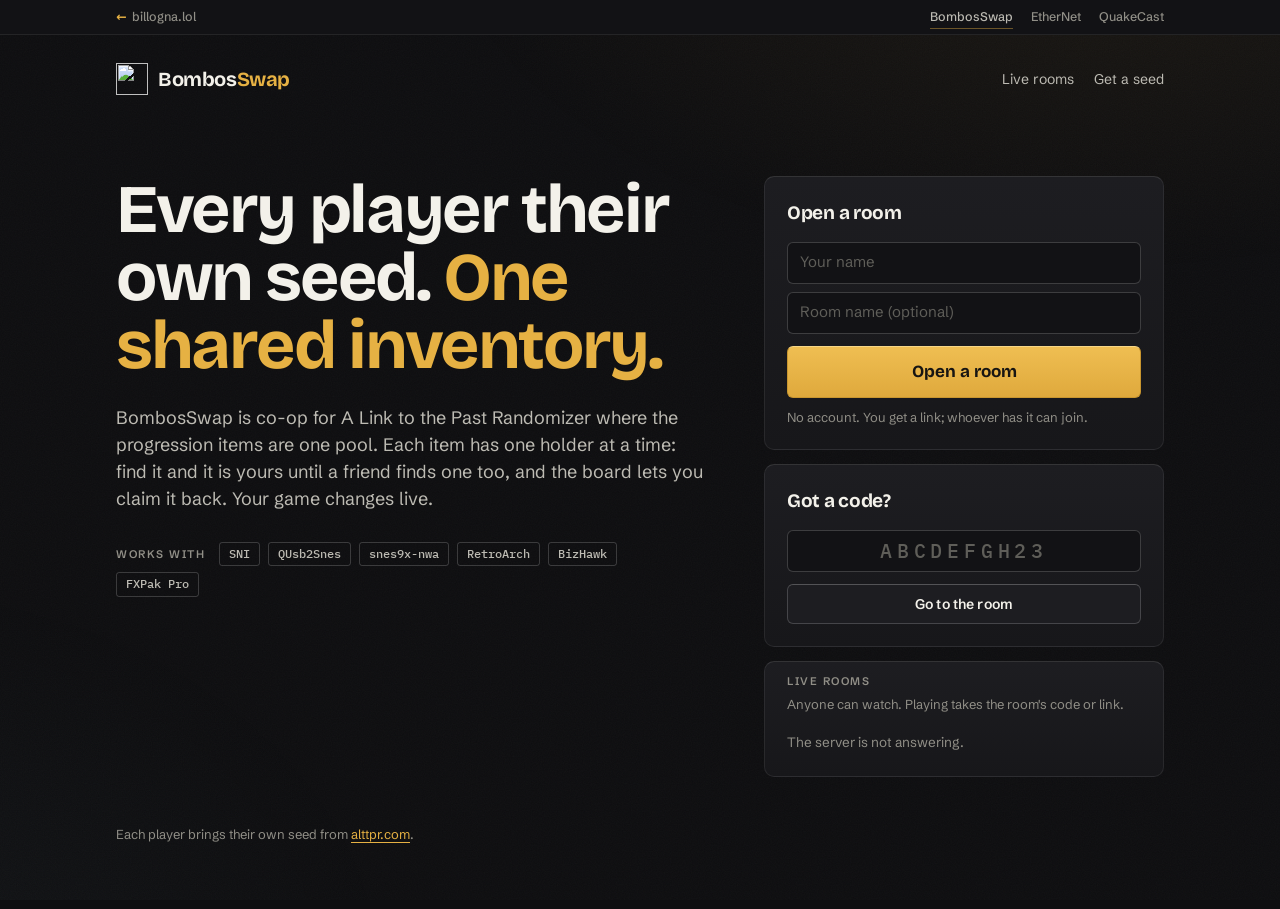
==== commit 9142d2d1: "BombosSwap: the new name for HyruleLink The third medallion app beside EtherNet (Ether) and QuakeCas" ====
--- a/web/index.html
+++ b/web/index.html
@@ -4,7 +4,7 @@
 <meta charset="utf-8">
 <meta name="viewport" content="width=device-width, initial-scale=1">
 <meta name="description" content="Co-op for A Link to the Past Randomizer: every player their own seed, one shared inventory.">
-<title>HyruleLink - shared-inventory co-op for ALTTPR</title>
+<title>BombosSwap - shared-inventory co-op for ALTTPR</title>
 <!-- first, before anything is drawn: an invite (?room=) or a watch link
      (?watch=) that landed here goes straight on to room.html -->
 <script src="js/home.js"></script>
@@ -14,14 +14,14 @@
 <body>
 <nav class="sitebar" aria-label="billogna.lol"><div class="sb-in">
   <a class="sb-home" href="https://www.billogna.lol/"><b aria-hidden="true">&larr;</b>billogna.lol</a>
-  <span class="sb-sibs"><a href="https://www.billogna.lol/ethernet/">EtherNet</a><a href="https://www.billogna.lol/connect/">QuakeCast</a><a href="./" aria-current="page">HyruleLink</a></span>
+  <span class="sb-sibs"><a href="./" aria-current="page">BombosSwap</a><a href="https://www.billogna.lol/ethernet/">EtherNet</a><a href="https://www.billogna.lol/connect/">QuakeCast</a></span>
 </div></nav>
 <div class="home">
 
   <header class="home-top">
     <a class="brand" href="./">
-      <img src="img/hookshot.svg" width="32" height="32" alt="">
-      <span class="word">Hyrule<b>Link</b></span>
+      <img src="img/bombos.svg" width="32" height="32" alt="">
+      <span class="word">Bombos<b>Swap</b></span>
     </a>
     <nav><a href="#live">Live rooms</a><a href="https://alttpr.com/" target="_blank" rel="noopener">Get a seed</a></nav>
   </header>
@@ -29,7 +29,7 @@
   <div class="home-grid">
     <div>
       <h1>Every player their own seed. <em>One shared inventory.</em></h1>
-      <p class="lede">HyruleLink is co-op for A Link to the Past Randomizer where the progression items are one pool. Each item has one holder at a time: find it and it is yours until a friend finds one too, and the board lets you claim it back. Your game changes live.</p>
+      <p class="lede">BombosSwap is co-op for A Link to the Past Randomizer where the progression items are one pool. Each item has one holder at a time: find it and it is yours until a friend finds one too, and the board lets you claim it back. Your game changes live.</p>
       <div class="works">
         <span class="label">Works with</span>
         <span class="tag">SNI</span><span class="tag">QUsb2Snes</span><span class="tag">snes9x-nwa</span><span class="tag">RetroArch</span><span class="tag">BizHawk</span><span class="tag">FXPak Pro</span>
@@ -41,7 +41,7 @@
 
       <form class="panel door" id="formCreate" autocomplete="off">
         <h2>Open a room</h2>
-        <input class="field" id="createName" maxlength="20" placeholder="Your name" aria-label="Your name" required>
+        <input class="field" id="createName" maxlength="40" placeholder="Your name" aria-label="Your name" required>
         <div class="row"><input class="field" id="createTitle" maxlength="60" placeholder="Room name (optional)" aria-label="Room name"></div>
         <button class="btn primary big" id="createBtn" type="submit">Open a room</button>
         <p class="hint">No account. You get a link; whoever has it can join.</p>
@@ -74,5 +74,6 @@
     <span>Each player brings their own seed from <a href="https://alttpr.com/" target="_blank" rel="noopener">alttpr.com</a>.</span>
   </footer>
 </div>
+<script src="js/intro.js"></script>
 </body>
 </html>
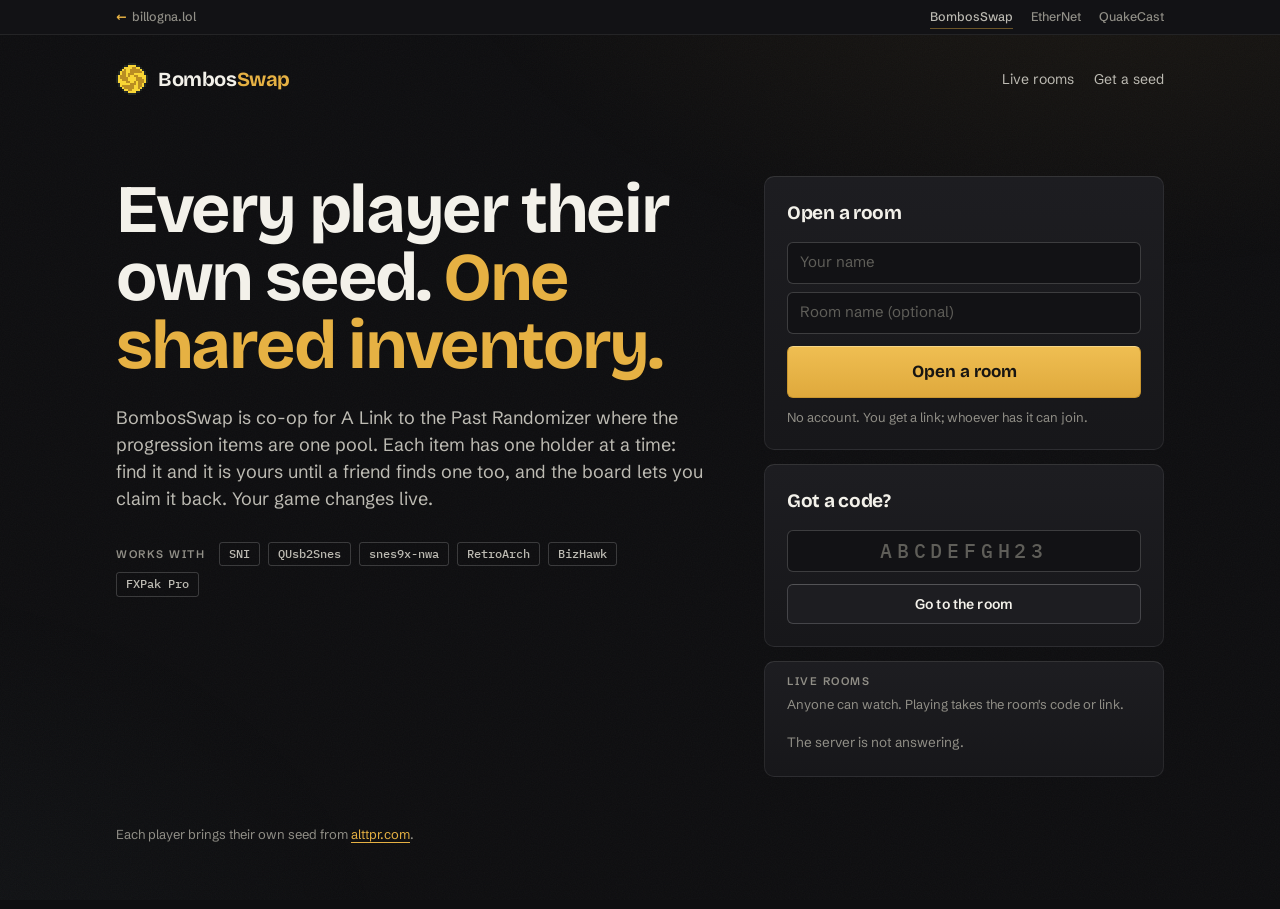
==== commit 910ea9f1: "BombosSwap: the tab icon gets a new file name, the hookshot mark goes Images are cached for a week; " ====
--- a/web/index.html
+++ b/web/index.html
@@ -8,7 +8,7 @@
 <!-- first, before anything is drawn: an invite (?room=) or a watch link
      (?watch=) that landed here goes straight on to room.html -->
 <script src="js/home.js"></script>
-<link rel="icon" href="img/mark.svg" type="image/svg+xml">
+<link rel="icon" href="img/bombos-mark.svg" type="image/svg+xml">
 <link rel="stylesheet" href="css/hyrulelink.css">
 </head>
 <body>
--- a/web/css/hyrulelink.css
+++ b/web/css/hyrulelink.css
@@ -230,7 +230,7 @@
 
 .brand { display: inline-flex; align-items: center; gap: 10px; text-decoration: none; color: var(--ink); flex: none; }
 .brand:hover { color: var(--ink); }
-/* the hookshot, pixel for pixel (tools/make_mark.py). 32 px is exactly 2x the
+/* the Bombos medallion, pixel for pixel (tools/make_mark.py). 32 px is exactly 2x the
    16 px box, so every pixel of it lands on whole screen pixels. */
 .brand img { width: 32px; height: 32px; flex: none; image-rendering: pixelated; }
 .brand .word { font: 700 20px/1 var(--display); letter-spacing: -.02em; }
@@ -606,3 +606,48 @@
 @media (prefers-reduced-motion: reduce) {
   *, *::before, *::after { animation: none !important; transition: none !important; }
 }
+
+/* ------------------------------------------------------------------ Bombos
+   Bombos, once per open (js/intro.js; index.html and room.html, never
+   operator.html, never for reduced motion). The medallion is held up, a
+   spiral of fire columns winds out of it, bursts go off across the page as
+   the front passes, and every panel the front reaches flares for half a
+   second. The fire is one canvas at a third of the page's resolution,
+   scaled up pixelated, so a fire pixel is the raised medallion's pixel. The
+   ember orange and red live in this block and nowhere else; the script
+   reads the --fire-* tokens off the canvas. All of it is gone after 1.75 s. */
+.bombos-fire {
+  --fire-core: #FFF1C9; --fire-gold: var(--gold-hi); --fire-ember: #E07A30; --fire-red: #A8391F;
+  position: fixed; left: 0; top: 0; z-index: 90; pointer-events: none;
+  image-rendering: pixelated;
+  animation: bombos-out .3s steps(3, end) 1.45s forwards;
+}
+@keyframes bombos-out { to { opacity: 0; } }
+
+/* the medallion held up: 1.5x is 3 screen px a sprite pixel, still whole */
+.brand img.bombos-raise { animation: bombos-raise .95s ease-out; }
+@keyframes bombos-raise {
+  0%   { transform: none; filter: none; }
+  14%  { transform: translateY(-3px) scale(1.5); filter: brightness(1.3) drop-shadow(0 0 6px rgba(224, 122, 48, .7)); }
+  60%  { transform: translateY(-3px) scale(1.5); filter: brightness(1.12) drop-shadow(0 0 10px rgba(224, 122, 48, .45)); }
+  100% { transform: none; filter: none; }
+}
+
+/* caught in it: the hairline flares gold, then embers down in the game's
+   palette steps rather than a smooth fade */
+.bombos-caught { animation: bombos-ember .52s steps(1, end); }
+@keyframes bombos-ember {
+  0%  { border-color: var(--gold-hi); box-shadow: 0 0 0 1px var(--gold-line), 0 0 24px rgba(224, 122, 48, .32), inset 0 0 18px rgba(224, 122, 48, .1); }
+  18% { border-color: #E07A30; box-shadow: 0 0 0 1px rgba(224, 122, 48, .4), 0 0 18px rgba(168, 57, 31, .3), inset 0 0 14px rgba(168, 57, 31, .08); }
+  36% { border-color: var(--gold); box-shadow: 0 0 16px rgba(224, 122, 48, .22), inset 0 0 10px rgba(224, 122, 48, .06); }
+  58% { border-color: rgba(224, 122, 48, .5); box-shadow: 0 0 10px rgba(168, 57, 31, .18); }
+  80% { border-color: rgba(168, 57, 31, .35); box-shadow: 0 0 4px rgba(168, 57, 31, .1); }
+}
+h1.bombos-caught { animation-name: bombos-ember-type; }
+@keyframes bombos-ember-type {
+  0%  { text-shadow: 0 0 18px rgba(224, 122, 48, .55), 0 0 2px rgba(255, 241, 201, .8); }
+  18% { text-shadow: 0 0 14px rgba(168, 57, 31, .5); }
+  36% { text-shadow: 0 0 12px rgba(224, 122, 48, .35); }
+  58% { text-shadow: 0 0 8px rgba(168, 57, 31, .25); }
+  80% { text-shadow: none; }
+}
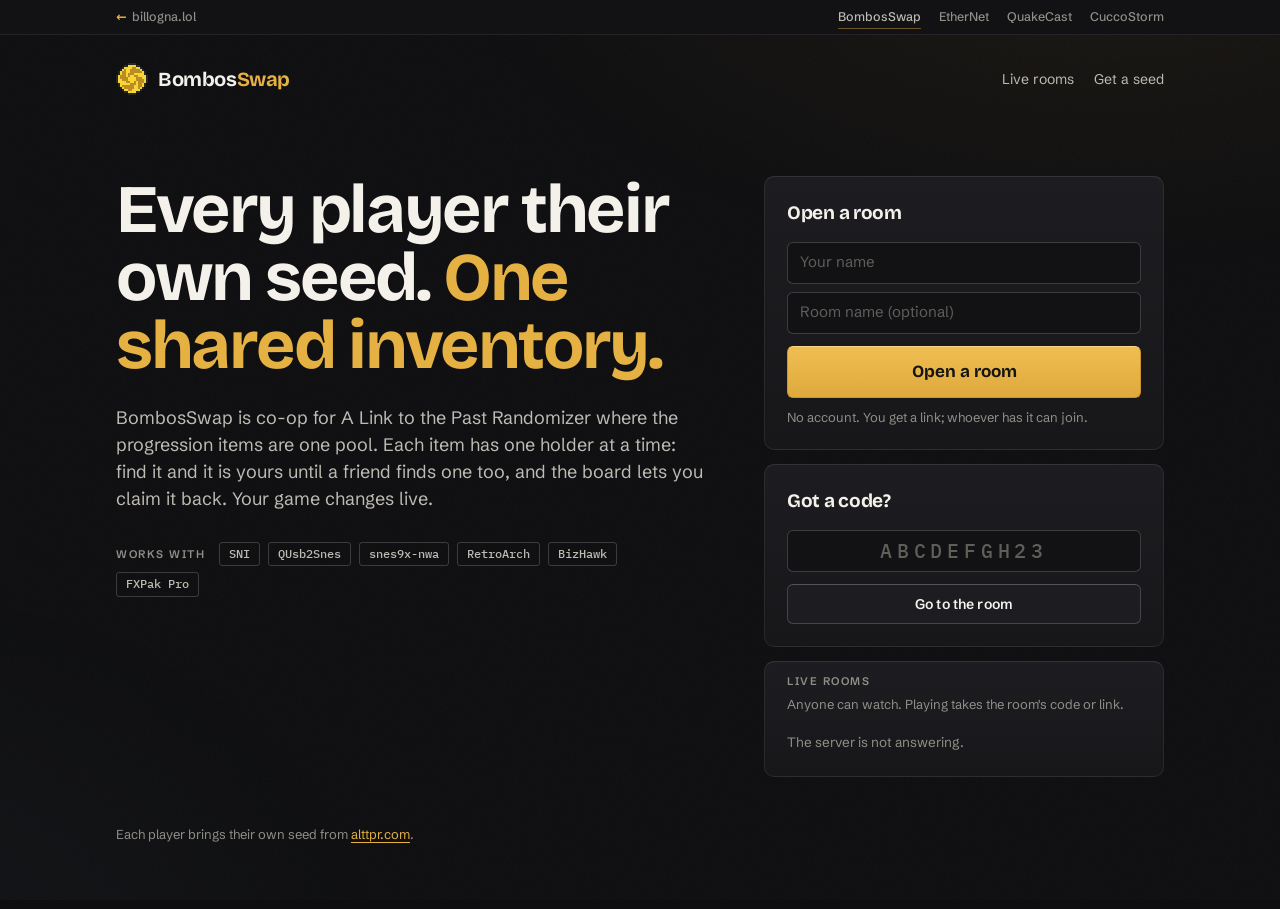
==== commit 1d75d5d5: "The billogna bar: CuccoStorm joins the three medallions CuccoStorm (www.billogna.lol/cuccostorm/, ch" ====
--- a/web/index.html
+++ b/web/index.html
@@ -14,7 +14,7 @@
 <body>
 <nav class="sitebar" aria-label="billogna.lol"><div class="sb-in">
   <a class="sb-home" href="https://www.billogna.lol/"><b aria-hidden="true">&larr;</b>billogna.lol</a>
-  <span class="sb-sibs"><a href="./" aria-current="page">BombosSwap</a><a href="https://www.billogna.lol/ethernet/">EtherNet</a><a href="https://www.billogna.lol/connect/">QuakeCast</a></span>
+  <span class="sb-sibs"><a href="./" aria-current="page">BombosSwap</a><a href="https://www.billogna.lol/ethernet/">EtherNet</a><a href="https://www.billogna.lol/connect/">QuakeCast</a><a href="https://www.billogna.lol/cuccostorm/">CuccoStorm</a></span>
 </div></nav>
 <div class="home">
 
--- a/web/css/hyrulelink.css
+++ b/web/css/hyrulelink.css
@@ -211,8 +211,8 @@
 /* -------------------------------------------------------- billogna bar */
 
 /* One quiet line above everything: the way back to billogna.lol, and across
-   to EtherNet and QuakeCast. The room page opens them in a new tab, so a
-   stray click mid-run never leaves the room. */
+   to EtherNet, QuakeCast and CuccoStorm. The room page opens them in a new
+   tab, so a stray click mid-run never leaves the room. */
 .sitebar { background: var(--well); border-bottom: 1px solid var(--hair); }
 .sitebar .sb-in {
   display: flex; align-items: center; justify-content: space-between; gap: 16px;
@@ -603,6 +603,14 @@
   .code-chip span { display: none; }
   .op-room { padding: 14px 16px; }
 }
+@media (max-width: 440px) {
+  .sitebar .sb-in { gap: 10px; font-size: 12px; }
+  .sitebar .sb-sibs { gap: 10px; }
+  /* With four apps the page you are on is already named by its brand right
+     under the bar, so its link steps out and the other three plus the way
+     home fit 360 px. Needs aria-current="page" on every page's self link. */
+  .sitebar .sb-sibs [aria-current="page"] { display: none; }
+}
 @media (prefers-reduced-motion: reduce) {
   *, *::before, *::after { animation: none !important; transition: none !important; }
 }
